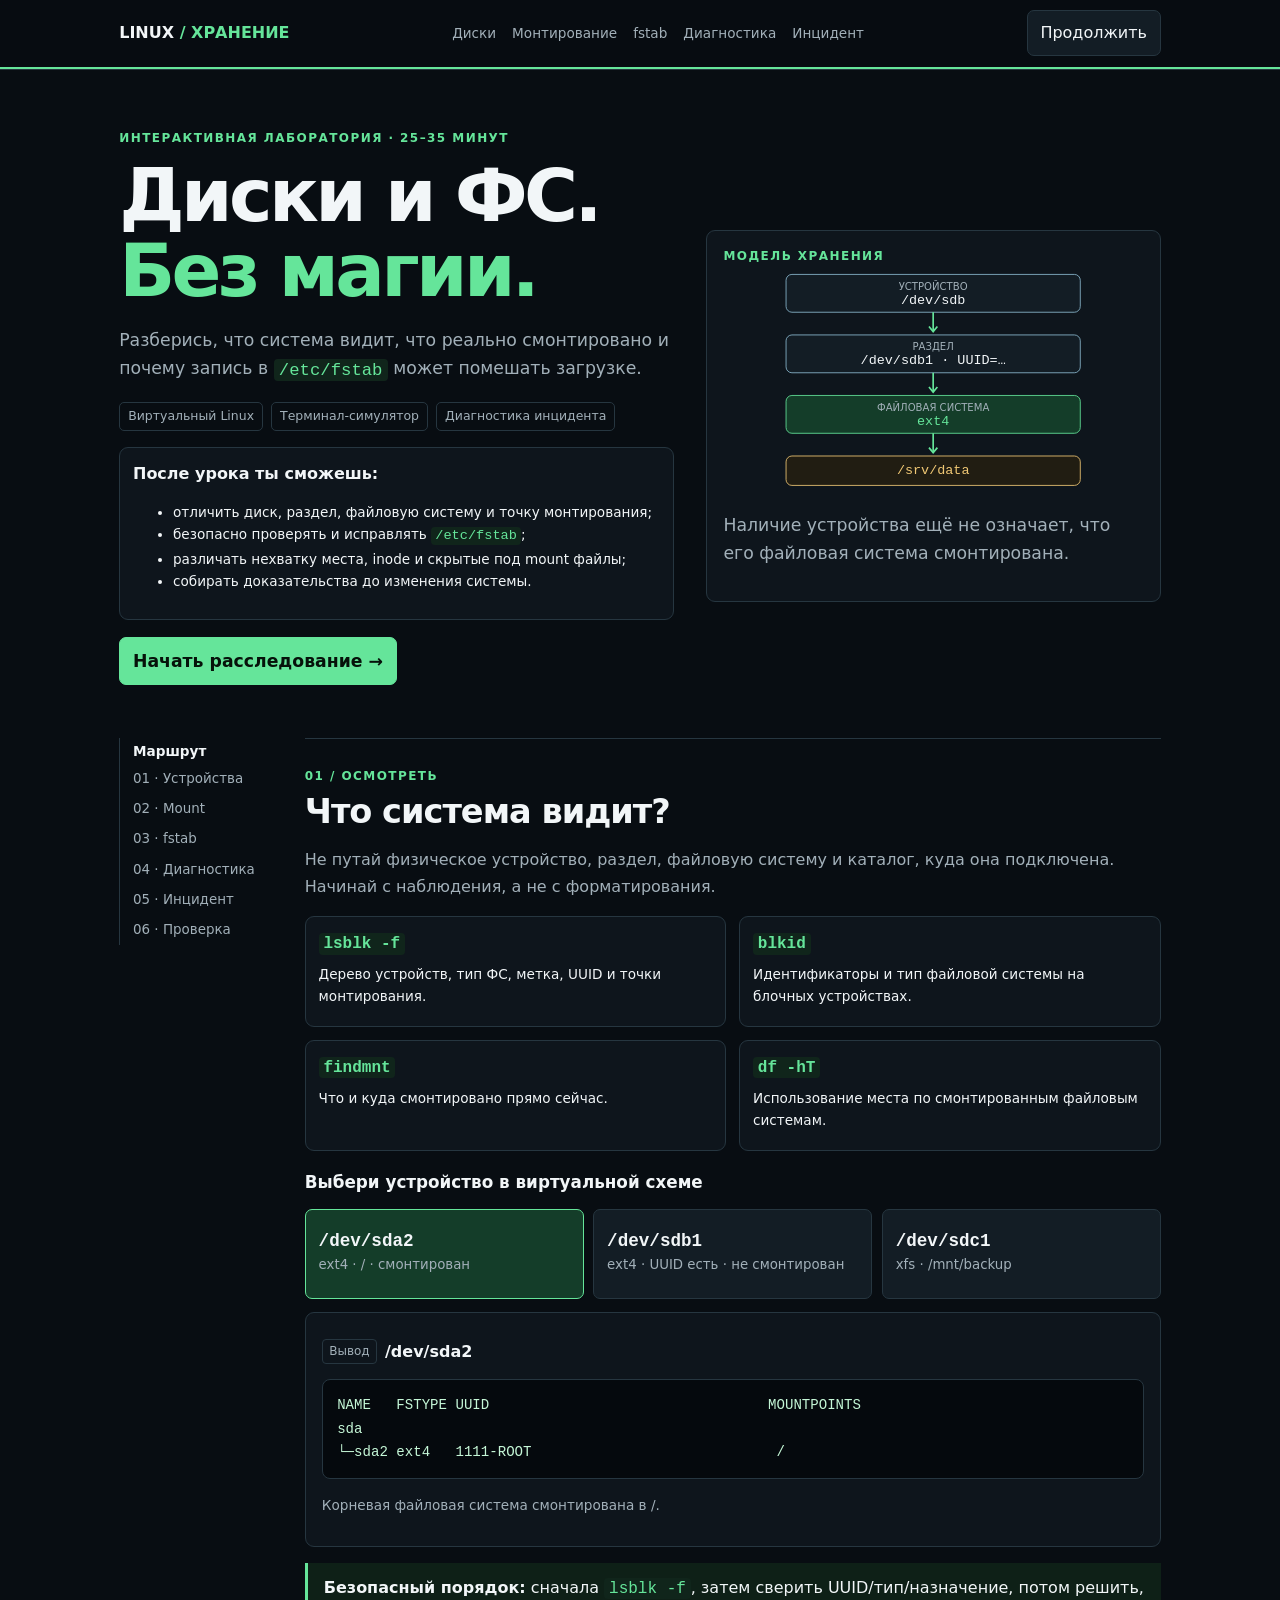
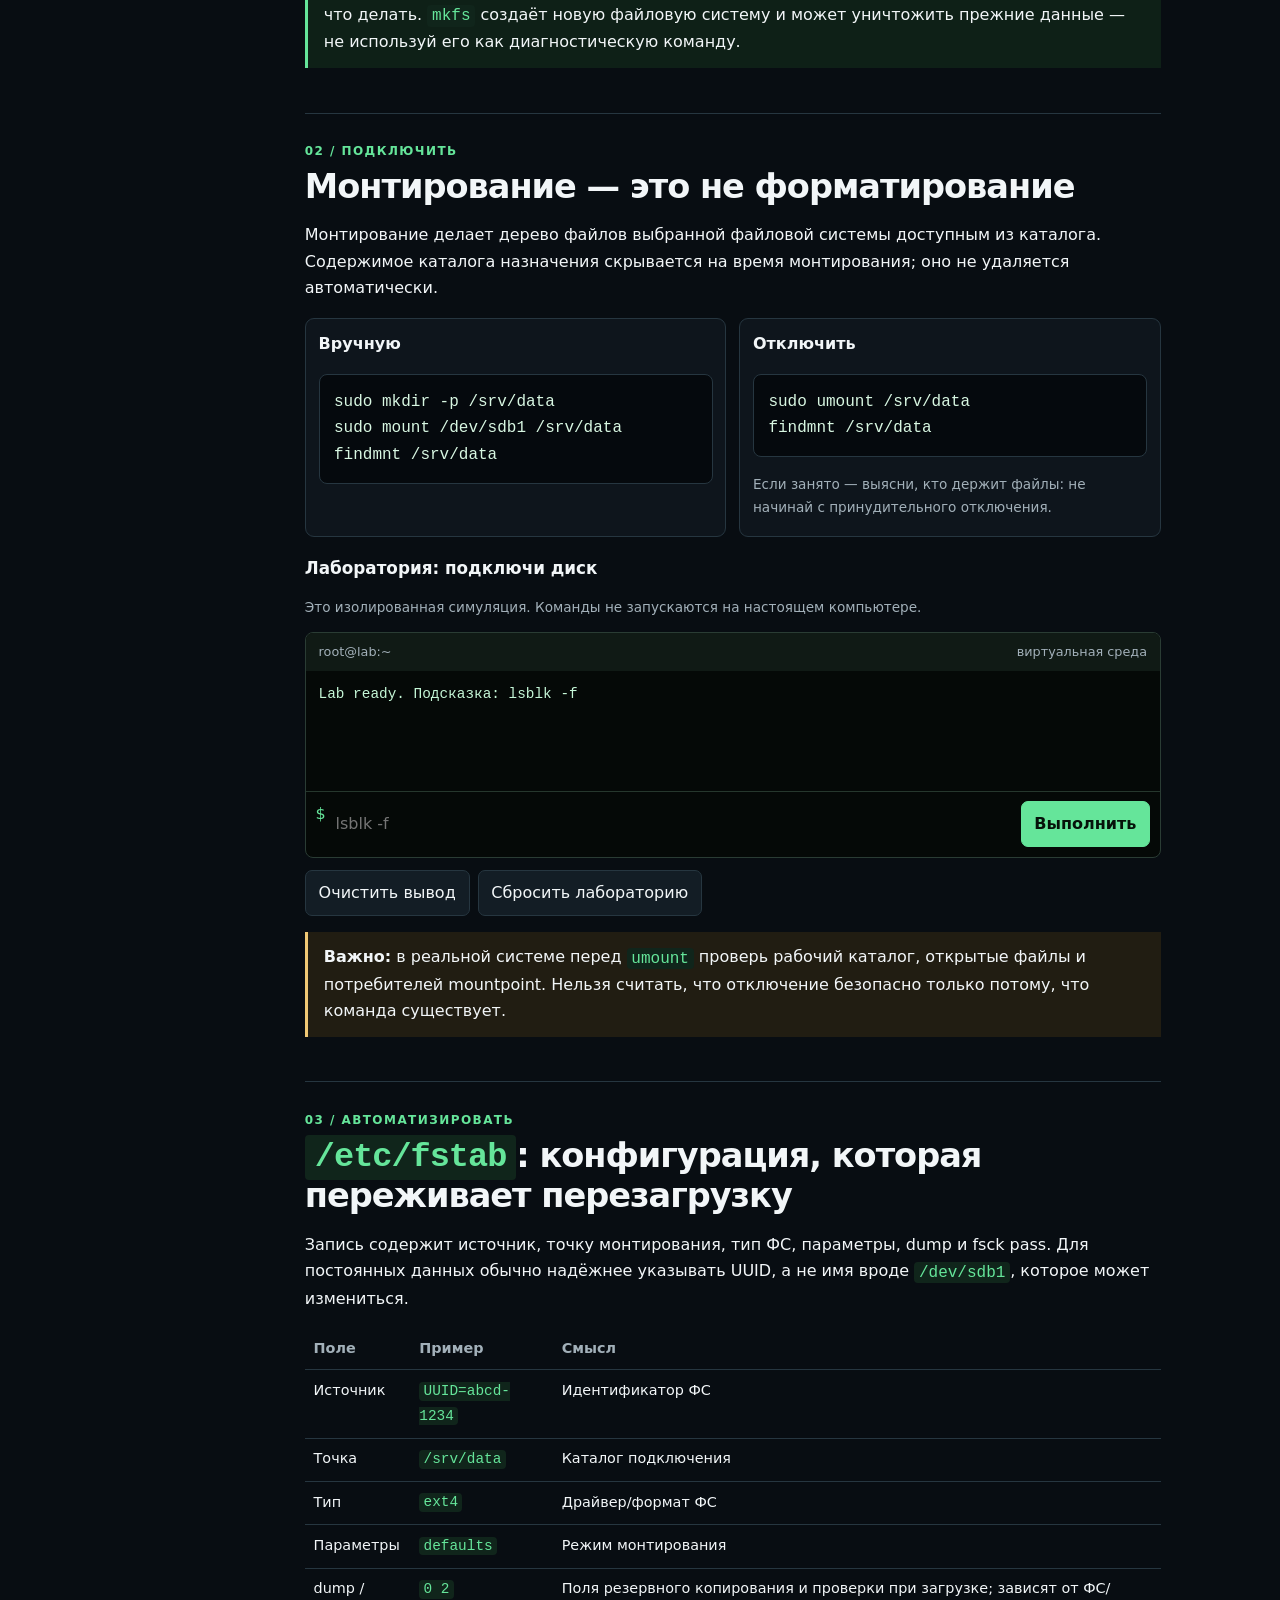
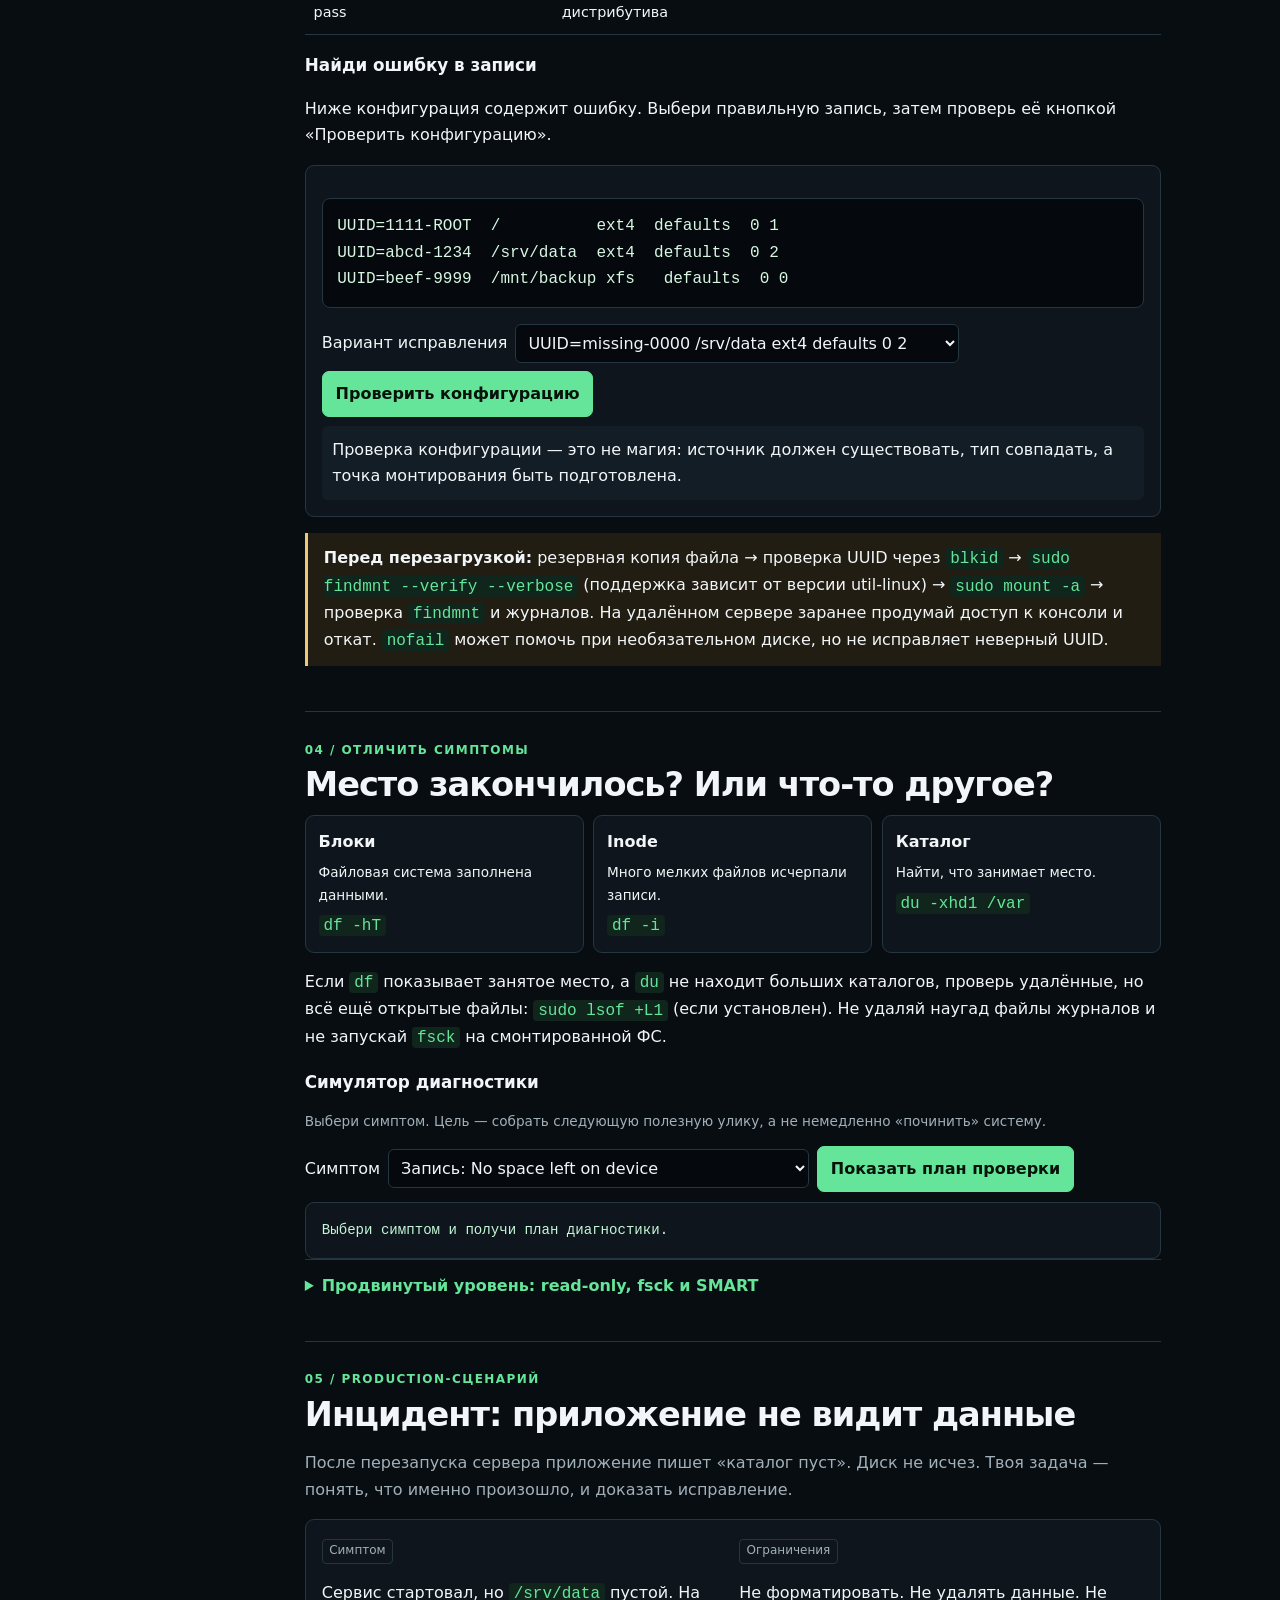
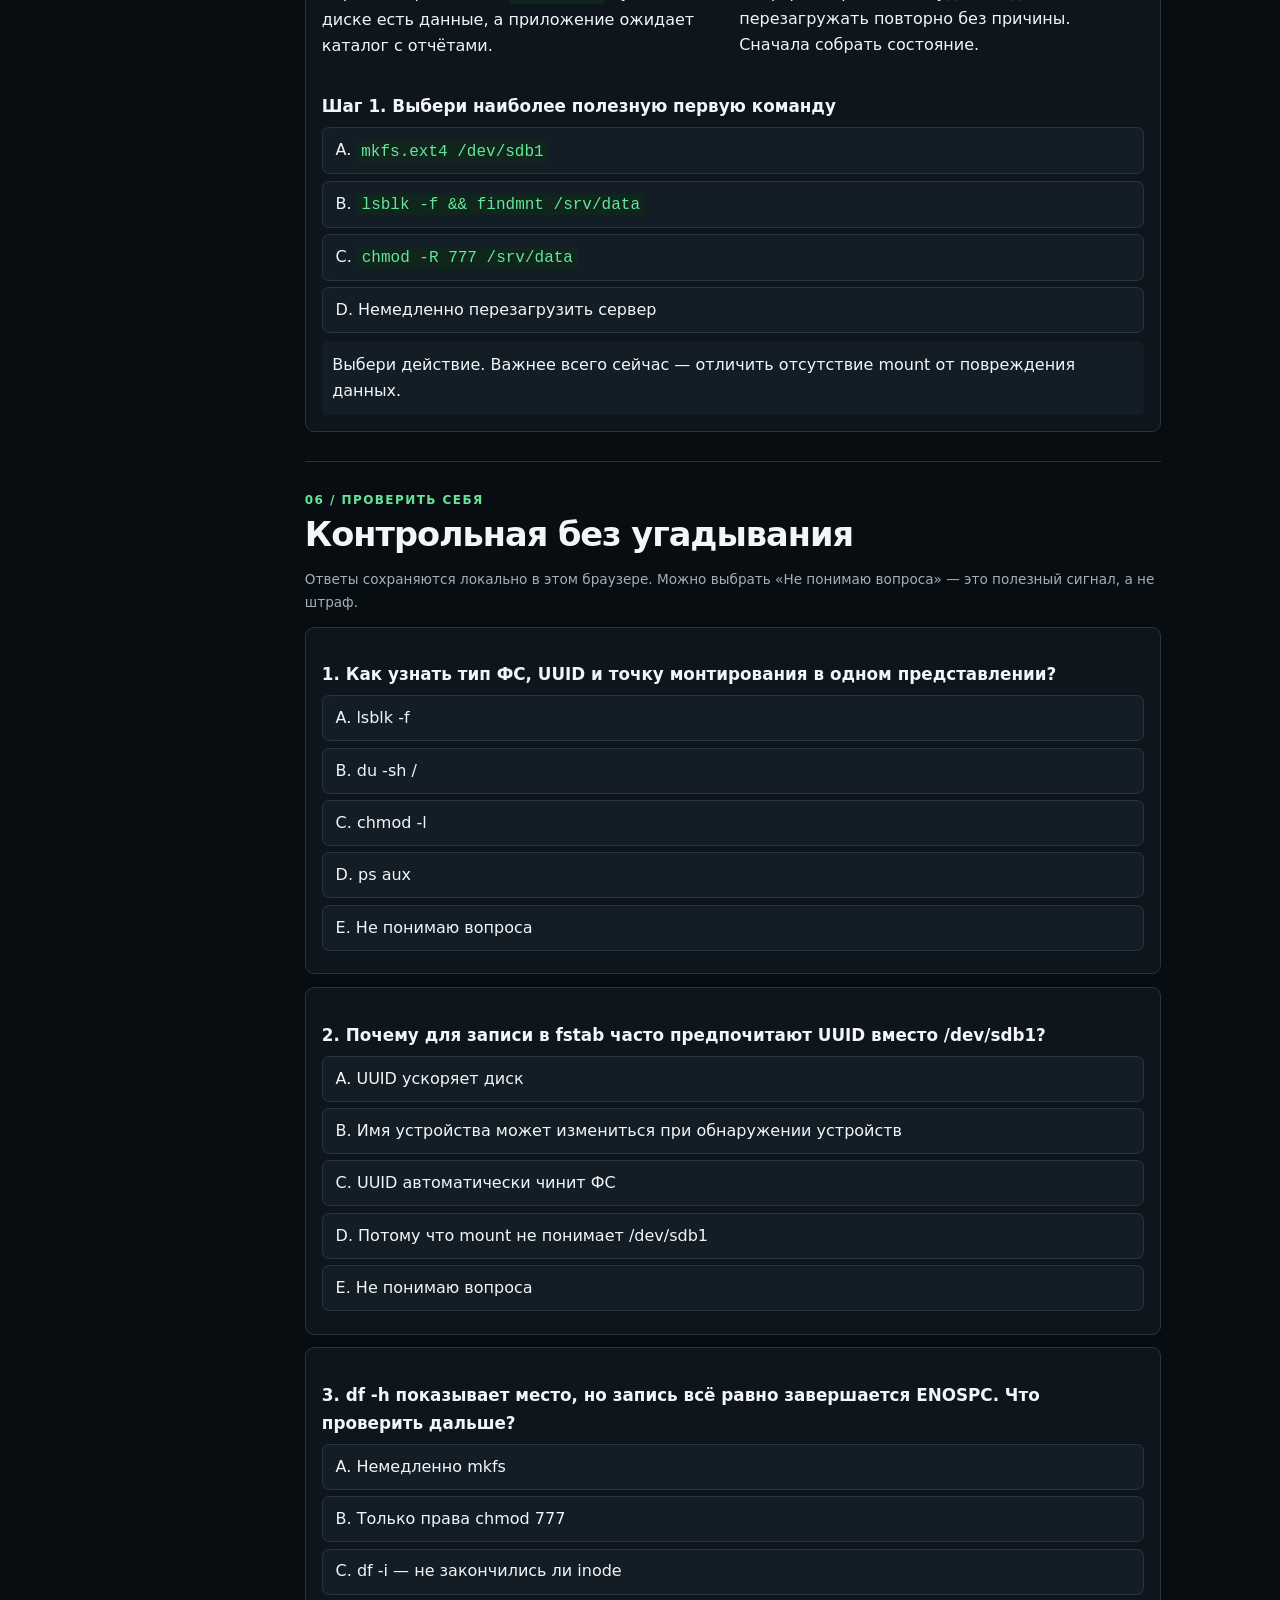
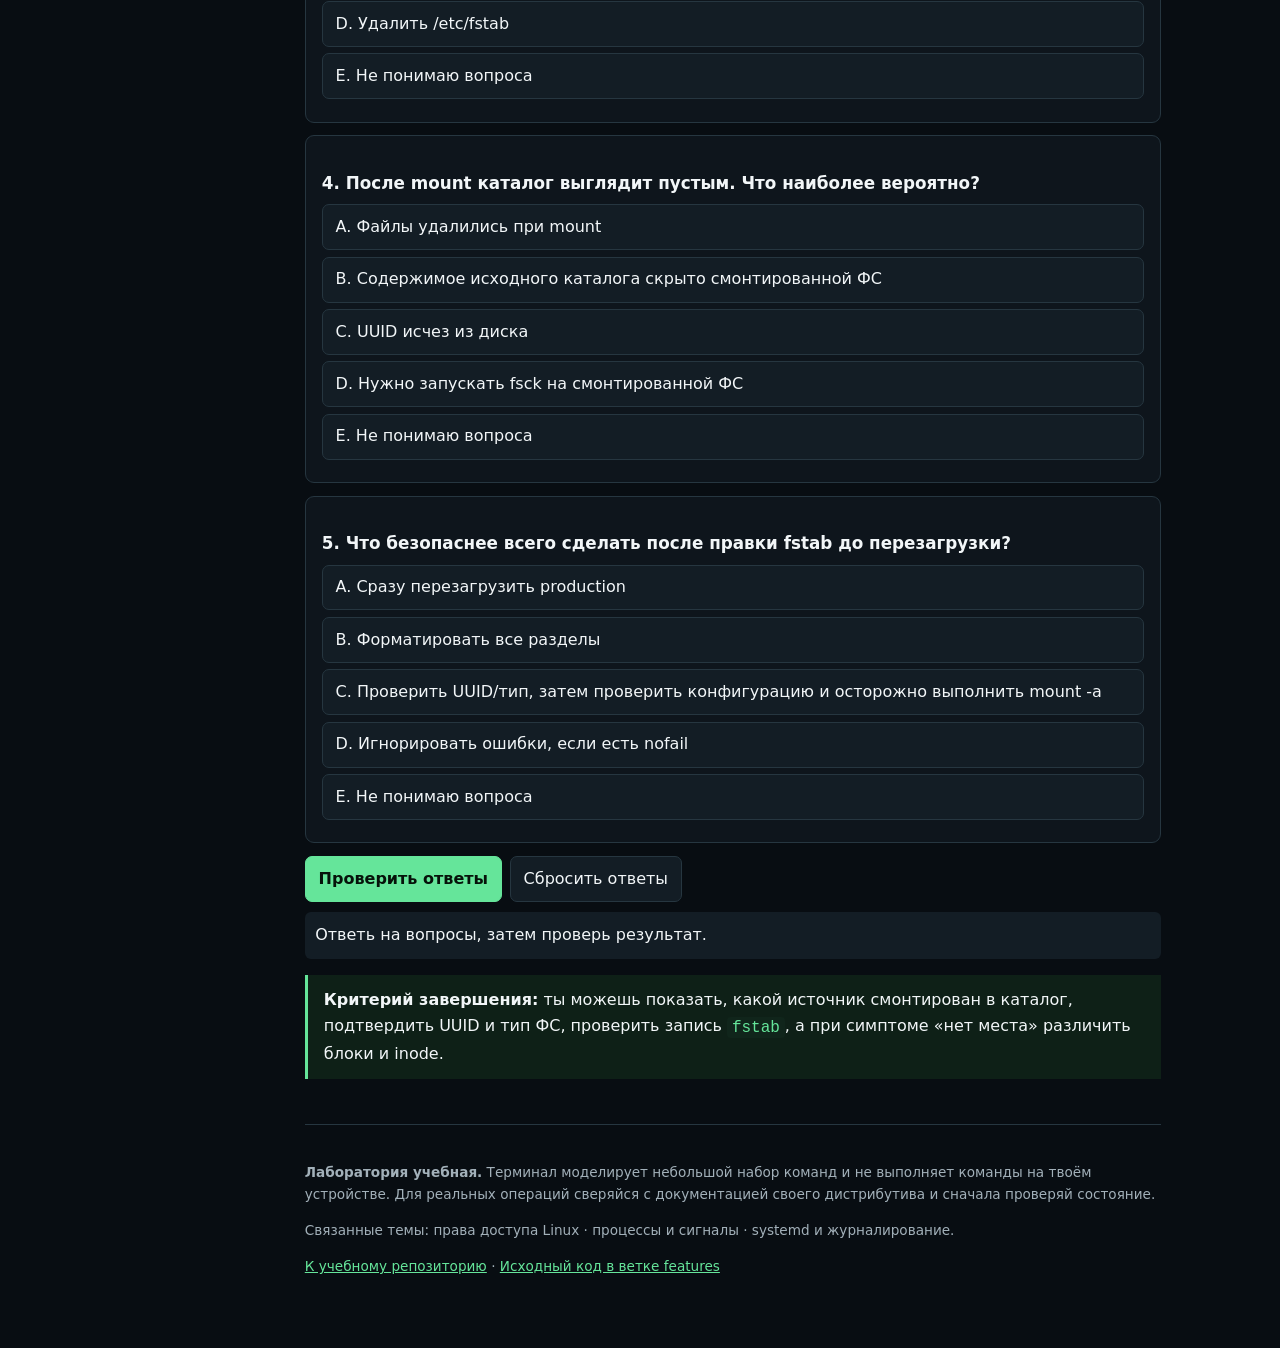
==== web-lessons/linux-filesystems/index.html @ eef32d78 "feat(linux): add interactive filesystems and mounting lab" ====
<!doctype html>
<html lang="ru">
<head>
<meta charset="utf-8"><meta name="viewport" content="width=device-width,initial-scale=1">
<meta name="theme-color" content="#080d12">
<meta name="description" content="Интерактивная лаборатория Linux: диски, файловые системы, mount, fstab и диагностика заполненного диска.">
<title>Файловые системы Linux — интерактивная лаборатория</title>
<style>
:root{color-scheme:dark;--bg:#080d12;--panel:#0e151c;--panel2:#131d25;--line:#263640;--text:#f2f6f8;--muted:#a2b0b9;--green:#65e59a;--greenbg:#143d29;--blue:#8bb8ce;--amber:#f0c875;--red:#ff8b8b;--max:1080px}*{box-sizing:border-box}html{scroll-behavior:smooth;scroll-padding-top:70px}body{margin:0;background:var(--bg);color:var(--text);font:16px/1.65 system-ui,-apple-system,"Segoe UI",sans-serif}a{color:var(--green)}button,input,select,textarea{font:inherit}button{cursor:pointer;background:var(--panel2);border:1px solid var(--line);border-radius:7px;padding:.55rem .8rem;color:var(--text)}button:hover{border-color:var(--green)}button:focus-visible,a:focus-visible,input:focus-visible,select:focus-visible{outline:2px solid var(--green);outline-offset:3px}code,pre,.mono{font-family:ui-monospace,SFMono-Regular,Consolas,monospace}code{color:var(--green);background:#10251b;padding:.1em .3em;border-radius:4px}pre{overflow:auto;padding:.9rem;background:#05090d;border:1px solid var(--line);border-radius:8px;color:#d8f7e2}.wrap{max-width:var(--max);margin:auto;padding:0 1.2rem 4rem}header{position:sticky;top:0;z-index:5;background:#080d12ed;border-bottom:1px solid var(--line);backdrop-filter:blur(12px)}.bar{max-width:var(--max);margin:auto;padding:.65rem 1.2rem;display:flex;justify-content:space-between;align-items:center;gap:1rem}.brand{font-weight:800}.brand span,.label{color:var(--green)}nav{display:flex;gap:1rem;font-size:.85rem}nav a{text-decoration:none;color:var(--muted)}.progress{height:2px;background:#1b292f}.progress span{display:block;height:100%;width:0;background:var(--green)}.hero{padding:3.7rem 0 2.2rem;display:grid;grid-template-columns:1.1fr .9fr;gap:2rem;align-items:center}.label{font-size:.75rem;text-transform:uppercase;letter-spacing:.12em;font-weight:800}.hero h1{font-size:clamp(2.5rem,6vw,4.6rem);line-height:1.02;letter-spacing:-.05em;margin:.6rem 0 1rem}.hero p,.muted,.lead{color:var(--muted)}.hero p{font-size:1.08rem}.chips{display:flex;gap:.5rem;flex-wrap:wrap;margin:1rem 0}.chips span{font-size:.78rem;color:var(--muted);border:1px solid var(--line);padding:.2rem .5rem;border-radius:5px}.primary{background:var(--green);border-color:var(--green);color:#06120a;font-weight:800}.panel,.tile,.visual,.art{background:var(--panel);border:1px solid var(--line);border-radius:9px;padding:1rem}.art svg,.visual svg{width:100%;height:auto;display:block}.layout{display:grid;grid-template-columns:160px minmax(0,1fr);gap:1.6rem}.toc{position:sticky;top:75px;align-self:start;border-left:1px solid var(--line);padding-left:.8rem}.toc a{display:block;text-decoration:none;color:var(--muted);font-size:.84rem;padding:.25rem 0}.toc strong{font-size:.85rem}.section{padding:1.8rem 0;border-top:1px solid var(--line)}.section h2{font-size:clamp(1.55rem,3vw,2.1rem);line-height:1.15;letter-spacing:-.03em;margin:.35rem 0 .65rem}.section h3{font-size:1.05rem;margin:1.1rem 0 .35rem}.grid2{display:grid;grid-template-columns:1fr 1fr;gap:.8rem}.grid3{display:grid;grid-template-columns:repeat(3,1fr);gap:.6rem}.tile{padding:.8rem}.tile p{margin:.35rem 0}.small{font-size:.85rem}.callout{padding:.75rem 1rem;border-left:3px solid var(--green);background:#0e2017;margin:1rem 0}.warn{border-color:var(--amber);background:#211d12}.danger{border-color:var(--red);background:#281619}.muted{color:var(--muted)}.disk{display:grid;grid-template-columns:repeat(3,1fr);gap:.6rem;margin:.8rem 0}.disk button{text-align:left;min-height:90px}.disk button.active{border-color:var(--green);background:var(--greenbg)}.disk strong{display:block;font:700 1.1rem ui-monospace,monospace}.disk small{color:var(--muted)}.output{font: .88rem/1.65 ui-monospace,monospace;white-space:pre-wrap;overflow-wrap:anywhere;color:#c5f7d7;min-height:2rem}.term{background:#050907;border:1px solid #2a3c34;border-radius:8px;overflow:hidden;margin:.8rem 0}.termbar{background:#101a15;padding:.5rem .8rem;color:var(--muted);font-size:.8rem;display:flex;justify-content:space-between}.termout{padding:.8rem;min-height:120px;white-space:pre-wrap;overflow-wrap:anywhere;color:#c5f7d7;font:.9rem/1.6 ui-monospace,monospace}.termform{display:flex;gap:.5rem;padding:.6rem;border-top:1px solid #26372d}.termform span{color:var(--green)}.termform input{width:auto;min-width:0;flex:1;border:0;background:transparent;color:var(--text)}.field{display:flex;gap:.5rem;align-items:center;flex-wrap:wrap;margin:.6rem 0}.field input,.field select{background:#05090d;color:var(--text);border:1px solid var(--line);border-radius:6px;padding:.5rem;min-width:0}.field input{flex:1}.choice{display:block;text-align:left;width:100%;margin:.4rem 0}.good{border-color:var(--green)!important;background:var(--greenbg)!important}.bad{border-color:var(--red)!important}.feedback{background:var(--panel2);padding:.65rem;margin-top:.5rem;border-radius:6px}.hidden{display:none!important}table{width:100%;border-collapse:collapse;font-size:.9rem}th,td{text-align:left;padding:.55rem;border-bottom:1px solid var(--line);vertical-align:top}th{color:var(--muted)}details{border-top:1px solid var(--line);padding:.8rem 0}summary{cursor:pointer;color:var(--green);font-weight:700}footer{border-top:1px solid var(--line);padding:1.4rem 0;color:var(--muted);font-size:.85rem}.badge{display:inline-block;padding:.1rem .4rem;border:1px solid var(--line);border-radius:4px;color:var(--muted);font-size:.75rem}@media(max-width:760px){.hero{grid-template-columns:1fr;padding:2.5rem 0 1.5rem}.layout{grid-template-columns:1fr}.toc{position:static;display:flex;gap:.8rem;overflow:auto;border:1px solid var(--line);padding:.5rem;border-radius:6px}.toc strong{display:none}.toc a{white-space:nowrap}nav{display:none}}@media(max-width:500px){.wrap{padding:0 .85rem 3rem}.grid2,.grid3,.disk{grid-template-columns:1fr}.hero h1{font-size:2.7rem}.section{padding:1.3rem 0}}@media(prefers-reduced-motion:reduce){*{scroll-behavior:auto!important;transition:none!important}}@media print{body{background:white;color:#111}.bar,.toc,button,.termform{display:none!important}.layout{display:block}.hero{display:block}.art{display:none}.section{break-inside:avoid}}
</style>
</head>
<body>
<header><div class="bar"><div class="brand">LINUX <span>/ ХРАНЕНИЕ</span></div><nav><a href="#map">Диски</a><a href="#mount">Монтирование</a><a href="#fstab">fstab</a><a href="#diagnostics">Диагностика</a><a href="#incident">Инцидент</a></nav><button id="resume">Продолжить</button></div><div class="progress"><span id="progressBar"></span></div></header>
<div class="wrap">
<section class="hero"><div><div class="label">Интерактивная лаборатория · 25–35 минут</div><h1>Диски и ФС.<br><span style="color:var(--green)">Без магии.</span></h1><p>Разберись, что система видит, что реально смонтировано и почему запись в <code>/etc/fstab</code> может помешать загрузке.</p><div class="chips"><span>Виртуальный Linux</span><span>Терминал-симулятор</span><span>Диагностика инцидента</span></div><div class="tile"><strong>После урока ты сможешь:</strong><ul class="small"><li>отличить диск, раздел, файловую систему и точку монтирования;</li><li>безопасно проверять и исправлять <code>/etc/fstab</code>;</li><li>различать нехватку места, inode и скрытые под mount файлы;</li><li>собирать доказательства до изменения системы.</li></ul></div><p><a href="#map"><button class="primary">Начать расследование →</button></a></p></div>
<div class="art"><div class="label">Модель хранения</div><svg viewBox="0 0 500 270" role="img" aria-label="Диск, раздел, файловая система, точка монтирования"><g font-size="12" text-anchor="middle"><rect x="75" y="10" width="350" height="45" rx="7" fill="#131d25" stroke="#8bb8ce"/><text x="250" y="28" fill="#a2b0b9">УСТРОЙСТВО</text><text x="250" y="45" fill="#f2f6f8" font-family="monospace" font-size="16">/dev/sdb</text><path d="M250 55v22" stroke="#65e59a" stroke-width="2"/><path d="M245 72l5 6 5-6" fill="none" stroke="#65e59a" stroke-width="2"/><rect x="75" y="82" width="350" height="45" rx="7" fill="#131d25" stroke="#8bb8ce"/><text x="250" y="100" fill="#a2b0b9">РАЗДЕЛ</text><text x="250" y="117" fill="#f2f6f8" font-family="monospace" font-size="16">/dev/sdb1 · UUID=…</text><path d="M250 127v22" stroke="#65e59a" stroke-width="2"/><path d="M245 144l5 6 5-6" fill="none" stroke="#65e59a" stroke-width="2"/><rect x="75" y="154" width="350" height="45" rx="7" fill="#143d29" stroke="#65e59a"/><text x="250" y="172" fill="#a2b0b9">ФАЙЛОВАЯ СИСТЕМА</text><text x="250" y="189" fill="#65e59a" font-family="monospace" font-size="16">ext4</text><path d="M250 199v22" stroke="#65e59a" stroke-width="2"/><path d="M245 216l5 6 5-6" fill="none" stroke="#65e59a" stroke-width="2"/><rect x="75" y="226" width="350" height="35" rx="7" fill="#211d12" stroke="#f0c875"/><text x="250" y="248" fill="#f0c875" font-family="monospace" font-size="16">/srv/data</text></g></svg><p class="small muted">Наличие устройства ещё не означает, что его файловая система смонтирована.</p></div></section>
<div class="layout"><aside class="toc"><strong>Маршрут</strong><a href="#map">01 · Устройства</a><a href="#mount">02 · Mount</a><a href="#fstab">03 · fstab</a><a href="#diagnostics">04 · Диагностика</a><a href="#incident">05 · Инцидент</a><a href="#quiz">06 · Проверка</a></aside><main>
<section class="section" id="map"><div class="label">01 / Осмотреть</div><h2>Что система видит?</h2><p class="lead">Не путай физическое устройство, раздел, файловую систему и каталог, куда она подключена. Начинай с наблюдения, а не с форматирования.</p>
<div class="grid2"><div class="tile"><strong><code>lsblk -f</code></strong><p class="small">Дерево устройств, тип ФС, метка, UUID и точки монтирования.</p></div><div class="tile"><strong><code>blkid</code></strong><p class="small">Идентификаторы и тип файловой системы на блочных устройствах.</p></div><div class="tile"><strong><code>findmnt</code></strong><p class="small">Что и куда смонтировано прямо сейчас.</p></div><div class="tile"><strong><code>df -hT</code></strong><p class="small">Использование места по смонтированным файловым системам.</p></div></div>
<h3>Выбери устройство в виртуальной схеме</h3><div class="disk" id="diskPicker"><button class="active" data-disk="root"><strong>/dev/sda2</strong><small>ext4 · / · смонтирован</small></button><button data-disk="data"><strong>/dev/sdb1</strong><small>ext4 · UUID есть · не смонтирован</small></button><button data-disk="backup"><strong>/dev/sdc1</strong><small>xfs · /mnt/backup</small></button></div><div class="panel"><div class="field"><span class="badge">Вывод</span><strong id="diskTitle">/dev/sda2</strong></div><pre class="output" id="diskInfo">NAME   FSTYPE UUID                                 MOUNTPOINTS
sda
└─sda2 ext4   1111-ROOT                             /
</pre><p class="small muted" id="diskExplain">Корневая файловая система смонтирована в /.</p></div>
<div class="callout"><strong>Безопасный порядок:</strong> сначала <code>lsblk -f</code>, затем сверить UUID/тип/назначение, потом решить, что делать. <code>mkfs</code> создаёт новую файловую систему и может уничтожить прежние данные — не используй его как диагностическую команду.</div>
</section>
<section class="section" id="mount"><div class="label">02 / Подключить</div><h2>Монтирование — это не форматирование</h2><p>Монтирование делает дерево файлов выбранной файловой системы доступным из каталога. Содержимое каталога назначения скрывается на время монтирования; оно не удаляется автоматически.</p>
<div class="grid2"><div class="tile"><strong>Вручную</strong><pre>sudo mkdir -p /srv/data
sudo mount /dev/sdb1 /srv/data
findmnt /srv/data</pre></div><div class="tile"><strong>Отключить</strong><pre>sudo umount /srv/data
findmnt /srv/data</pre><p class="small muted">Если занято — выясни, кто держит файлы: не начинай с принудительного отключения.</p></div></div>
<h3>Лаборатория: подключи диск</h3><p class="small muted">Это изолированная симуляция. Команды не запускаются на настоящем компьютере.</p>
<div class="term"><div class="termbar"><span>root@lab:~</span><span>виртуальная среда</span></div><div class="termout" id="mountOutput">Lab ready. Подсказка: lsblk -f</div><form class="termform" id="mountForm"><span>$</span><input id="mountInput" aria-label="Команда виртуального терминала" placeholder="lsblk -f" autocomplete="off"><button class="primary" type="submit">Выполнить</button></form></div><div class="field"><button id="clearTerminal">Очистить вывод</button><button id="resetLab">Сбросить лабораторию</button></div>
<div class="callout warn"><strong>Важно:</strong> в реальной системе перед <code>umount</code> проверь рабочий каталог, открытые файлы и потребителей mountpoint. Нельзя считать, что отключение безопасно только потому, что команда существует.</div>
</section>
<section class="section" id="fstab"><div class="label">03 / Автоматизировать</div><h2><code>/etc/fstab</code>: конфигурация, которая переживает перезагрузку</h2><p>Запись содержит источник, точку монтирования, тип ФС, параметры, dump и fsck pass. Для постоянных данных обычно надёжнее указывать UUID, а не имя вроде <code>/dev/sdb1</code>, которое может измениться.</p>
<table><thead><tr><th>Поле</th><th>Пример</th><th>Смысл</th></tr></thead><tbody><tr><td>Источник</td><td><code>UUID=abcd-1234</code></td><td>Идентификатор ФС</td></tr><tr><td>Точка</td><td><code>/srv/data</code></td><td>Каталог подключения</td></tr><tr><td>Тип</td><td><code>ext4</code></td><td>Драйвер/формат ФС</td></tr><tr><td>Параметры</td><td><code>defaults</code></td><td>Режим монтирования</td></tr><tr><td>dump / pass</td><td><code>0 2</code></td><td>Поля резервного копирования и проверки при загрузке; зависят от ФС/дистрибутива</td></tr></tbody></table>
<h3>Найди ошибку в записи</h3><p>Ниже конфигурация содержит ошибку. Выбери правильную запись, затем проверь её кнопкой «Проверить конфигурацию».</p>
<div class="panel"><pre id="fstabCurrent">UUID=1111-ROOT  /          ext4  defaults  0 1
UUID=abcd-1234  /srv/data  ext4  defaults  0 2
UUID=beef-9999  /mnt/backup xfs   defaults  0 0</pre><div class="field"><label for="fstabChoice">Вариант исправления</label><select id="fstabChoice"><option value="wrong">UUID=missing-0000 /srv/data ext4 defaults 0 2</option><option value="good">UUID=abcd-1234 /srv/data ext4 defaults,nofail 0 2</option><option value="badtype">UUID=abcd-1234 /srv/data xfs defaults 0 2</option></select><button id="checkFstab" class="primary">Проверить конфигурацию</button></div><div id="fstabFeedback" class="feedback" aria-live="polite">Проверка конфигурации — это не магия: источник должен существовать, тип совпадать, а точка монтирования быть подготовлена.</div></div>
<div class="callout warn"><strong>Перед перезагрузкой:</strong> резервная копия файла → проверка UUID через <code>blkid</code> → <code>sudo findmnt --verify --verbose</code> (поддержка зависит от версии util-linux) → <code>sudo mount -a</code> → проверка <code>findmnt</code> и журналов. На удалённом сервере заранее продумай доступ к консоли и откат. <code>nofail</code> может помочь при необязательном диске, но не исправляет неверный UUID.</div>
</section>
<section class="section" id="diagnostics"><div class="label">04 / Отличить симптомы</div><h2>Место закончилось? Или что-то другое?</h2><div class="grid3"><div class="tile"><strong>Блоки</strong><p class="small">Файловая система заполнена данными.</p><code>df -hT</code></div><div class="tile"><strong>Inode</strong><p class="small">Много мелких файлов исчерпали записи.</p><code>df -i</code></div><div class="tile"><strong>Каталог</strong><p class="small">Найти, что занимает место.</p><code>du -xhd1 /var</code></div></div>
<p>Если <code>df</code> показывает занятое место, а <code>du</code> не находит больших каталогов, проверь удалённые, но всё ещё открытые файлы: <code>sudo lsof +L1</code> (если установлен). Не удаляй наугад файлы журналов и не запускай <code>fsck</code> на смонтированной ФС.</p>
<h3>Симулятор диагностики</h3><p class="small muted">Выбери симптом. Цель — собрать следующую полезную улику, а не немедленно «починить» систему.</p><div class="field"><label for="symptom">Симптом</label><select id="symptom"><option value="space">Запись: No space left on device</option><option value="hidden">Каталог будто потерял файлы после mount</option><option value="boot">После изменения fstab загрузка ждёт диск</option><option value="read">Диск виден в lsblk, но каталога нет в findmnt</option></select><button id="diagnose" class="primary">Показать план проверки</button></div><div id="diagnosis" class="panel output" aria-live="polite">Выбери симптом и получи план диагностики.</div>
<details><summary>Продвинутый уровень: read-only, fsck и SMART</summary><ul><li><code>findmnt -no SOURCE,FSTYPE,OPTIONS /srv/data</code> помогает увидеть источник, тип и параметры.</li><li><code>dmesg -T</code> или <code>journalctl -k</code> — сообщения ядра о I/O и файловой системе.</li><li><code>fsck</code> применяют к подходящей размонтированной файловой системе; сначала оценить резервные копии и причину сбоя.</li><li>SMART доступен не для всех устройств/контроллеров; используйте <code>smartctl</code>, если установлен, и не путайте предупреждения с гарантированным диагнозом.</li><li>Для критичных данных — снимок/резервная копия до разрушительных операций.</li></ul></details>
</section>
<section class="section" id="incident"><div class="label">05 / Production-сценарий</div><h2>Инцидент: приложение не видит данные</h2><p class="lead">После перезапуска сервера приложение пишет «каталог пуст». Диск не исчез. Твоя задача — понять, что именно произошло, и доказать исправление.</p>
<div class="panel"><div class="grid2"><div><span class="badge">Симптом</span><p>Сервис стартовал, но <code>/srv/data</code> пустой. На диске есть данные, а приложение ожидает каталог с отчётами.</p></div><div><span class="badge">Ограничения</span><p>Не форматировать. Не удалять данные. Не перезагружать повторно без причины. Сначала собрать состояние.</p></div></div><h3>Шаг 1. Выбери наиболее полезную первую команду</h3><div id="incidentChoices"><button class="choice" data-answer="a">A. <code>mkfs.ext4 /dev/sdb1</code></button><button class="choice" data-answer="b">B. <code>lsblk -f && findmnt /srv/data</code></button><button class="choice" data-answer="c">C. <code>chmod -R 777 /srv/data</code></button><button class="choice" data-answer="d">D. Немедленно перезагрузить сервер</button></div><div id="incidentFeedback" class="feedback" aria-live="polite">Выбери действие. Важнее всего сейчас — отличить отсутствие mount от повреждения данных.</div><div id="incidentNext" class="hidden"><h3>Шаг 2. Улика</h3><pre>lsblk -f:
sdb1 ext4 UUID=abcd-1234
findmnt /srv/data:
(пусто)
cat /etc/fstab:
UUID=abcd-1234 /srv/data ext4 defaults 0 2</pre><p>Точка назначения существует, но источник не смонтирован. Безопасная следующая последовательность — проверить запись, выполнить тестовое монтирование и подтвердить результат.</p><div class="field"><button id="incidentFix">Выполнить безопасную проверку</button></div><div id="incidentFixFeedback" class="feedback" aria-live="polite">Ожидает действий.</div></div></div>
</section>
<section class="section" id="quiz"><div class="label">06 / Проверить себя</div><h2>Контрольная без угадывания</h2><p class="muted small">Ответы сохраняются локально в этом браузере. Можно выбрать «Не понимаю вопроса» — это полезный сигнал, а не штраф.</p>
<div id="quizRoot"></div><div class="field"><button id="gradeQuiz" class="primary">Проверить ответы</button><button id="resetQuiz">Сбросить ответы</button></div><div id="quizResult" class="feedback" aria-live="polite">Ответь на вопросы, затем проверь результат.</div>
<div class="callout"><strong>Критерий завершения:</strong> ты можешь показать, какой источник смонтирован в каталог, подтвердить UUID и тип ФС, проверить запись <code>fstab</code>, а при симптоме «нет места» различить блоки и inode.</div>
</section>
<footer><p><strong>Лаборатория учебная.</strong> Терминал моделирует небольшой набор команд и не выполняет команды на твоём устройстве. Для реальных операций сверяйся с документацией своего дистрибутива и сначала проверяй состояние.</p><p>Связанные темы: права доступа Linux · процессы и сигналы · systemd и журналирование.</p><p><a href="../../">К учебному репозиторию</a> · <a href="https://github.com/besit-gh/handover-devops-besit/tree/features">Исходный код в ветке features</a></p></footer>
</main></div></div>
<script>
"use strict";
const $=s=>document.querySelector(s);
const diskData={
 root:{title:"/dev/sda2",info:"NAME   FSTYPE UUID       MOUNTPOINTS\nsda\n└─sda2 ext4   1111-ROOT  /",explain:"Корневая файловая система смонтирована в /. Это не обязательно весь диск."},
 data:{title:"/dev/sdb1",info:"NAME   FSTYPE UUID       MOUNTPOINTS\nsdb\n└─sdb1 ext4   abcd-1234  ",explain:"Раздел существует и имеет ext4, но сейчас не смонтирован. Создавать ФС заново не нужно."},
 backup:{title:"/dev/sdc1",info:"NAME   FSTYPE UUID       MOUNTPOINTS\nsdc\n└─sdc1 xfs    beef-9999  /mnt/backup",explain:"Раздел xfs уже подключён к /mnt/backup."}
};
$("#diskPicker").addEventListener("click",e=>{const b=e.target.closest("button[data-disk]");if(!b)return;document.querySelectorAll("#diskPicker button").forEach(x=>x.classList.toggle("active",x===b));const d=diskData[b.dataset.disk];$("#diskTitle").textContent=d.title;$("#diskInfo").textContent=d.info;$("#diskExplain").textContent=d.explain});
let lab={mounted:false,history:[]};
function terminal(s){$("#mountOutput").textContent+= "\n$ "+s+"\n"+runCmd(s);$("#mountOutput").scrollTop=$("#mountOutput").scrollHeight}
function runCmd(raw){const s=raw.trim().replace(/\s+/g," ");if(!s)return"";if(s==="help")return"Доступно: lsblk -f, blkid, findmnt, findmnt /srv/data, df -hT, df -i, mount /dev/sdb1 /srv/data, umount /srv/data, cat /etc/fstab, mount -a, clear";if(s==="clear"){$("#mountOutput").textContent="";return"Вывод очищен."}if(s==="lsblk -f")return"NAME FSTYPE UUID       MOUNTPOINTS\nsda\n└─sda2 ext4   1111-ROOT  /\nsdb\n└─sdb1 ext4   abcd-1234  "+(lab.mounted?"/srv/data":"");if(s==="blkid")return'/dev/sda2: TYPE="ext4" UUID="1111-ROOT"\n/dev/sdb1: TYPE="ext4" UUID="abcd-1234"';if(s==="findmnt"||s==="findmnt /srv/data")return lab.mounted?"/srv/data /dev/sdb1 ext4 rw,relatime":(s==="findmnt"?"TARGET SOURCE FSTYPE OPTIONS\n/ /dev/sda2 ext4 rw,relatime":"");if(s==="df -hT")return"Filesystem Type Size Used Avail Use% Mounted on\n/dev/sda2 ext4 40G 18G 20G 48% /\n"+(lab.mounted?"/dev/sdb1 ext4 100G 12G 83G 13% /srv/data":"");if(s==="df -i")return"Filesystem Inodes IUsed IFree IUse% Mounted on\n/dev/sda2 2621440 110000 2511440 5% /";if(s==="cat /etc/fstab")return"UUID=1111-ROOT / ext4 defaults 0 1\nUUID=abcd-1234 /srv/data ext4 defaults,nofail 0 2";if(s==="mount /dev/sdb1 /srv/data"){if(lab.mounted)return"mount: /srv/data: уже смонтировано";lab.mounted=true;return"(нет вывода) — команда завершилась успешно. Проверь: findmnt /srv/data"}if(s==="umount /srv/data"){if(!lab.mounted)return"umount: /srv/data: not mounted";lab.mounted=false;return"(нет вывода) — отключено. Убедись, что приложение не использует этот mount."}if(s==="mount -a")return"Симуляция: записи fstab синтаксически выглядят правдоподобно. Для реальной системы дополнительно проверь UUID, тип ФС, точку и вывод findmnt --verify.";return"Команда не реализована в учебной среде. Введи help. Ничего на настоящей системе не выполняется."}
$("#mountForm").addEventListener("submit",e=>{e.preventDefault();const v=$("#mountInput").value;terminal(v);$("#mountInput").value=""});
$("#clearTerminal").addEventListener("click",()=>$("#mountOutput").textContent="Lab ready. Введи help, чтобы увидеть команды.");
$("#resetLab").addEventListener("click",()=>{lab={mounted:false,history:[]};$("#mountOutput").textContent="Lab reset. Подсказка: lsblk -f"});
$("#checkFstab").addEventListener("click",()=>{const v=$("#fstabChoice").value;const box=$("#fstabFeedback");if(v==="good"){box.className="feedback good";box.textContent="Верно: UUID совпадает с найденным устройством, тип ext4 соответствует, nofail — осознанный выбор для необязательного диска. Но даже правильную запись нужно проверить командой mount -a и findmnt; nofail не гарантирует, что всё исправно."}else{box.className="feedback bad";box.textContent=v==="wrong"?"Источник UUID=missing-0000 не найден. Сверь значение с blkid; nofail не исправляет опечатку.":"Указан тип xfs, хотя устройство определено как ext4. Тип должен соответствовать реальной файловой системе."}});
const plans={space:"1. df -hT — проверить заполнение блоков и найти конкретную ФС.\n2. df -i — проверить исчерпание inode.\n3. du -xhd1 /var (или другой каталог) — найти крупные каталоги, не переходя на другие ФС.\n4. Если df и du расходятся: sudo lsof +L1 — проверить удалённые, но открытые файлы.\n5. Не удалять файлы вслепую; определить владельца данных и безопасный способ освобождения места.",hidden:"1. findmnt /srv/data — проверить, что смонтировано в точку.\n2. ls -la /srv/data — увидеть текущее содержимое.\n3. Если mount активен, файлы исходного каталога скрыты под ним, а не удалены.\n4. Проверить устройство и источник через findmnt -no SOURCE,FSTYPE,OPTIONS /srv/data.\n5. Не размонтировать рабочий сервис без оценки влияния.",boot:"1. Не повторять перезагрузку без диагностики.\n2. Через консоль/аварийный режим проверить /etc/fstab и journalctl -xb.\n3. Сверить UUID через blkid и записи fstab.\n4. Проверить синтаксис: findmnt --verify --verbose; затем осторожно mount -a.\n5. Для необязательного диска оценить nofail; исправление задокументировать и проверить доступность сервиса.",read:"1. lsblk -f — есть ли раздел и известен ли тип ФС.\n2. blkid — сверить UUID.\n3. findmnt — подтверждает только фактически смонтированные ФС.\n4. Проверить каталог назначения и конфигурацию fstab.\n5. После проверки выполнить mount с правильным устройством/UUID и проверить findmnt."};
$("#diagnose").addEventListener("click",()=>{$("#diagnosis").textContent=plans[$("#symptom").value]});
$("#incidentChoices").addEventListener("click",e=>{const b=e.target.closest("button[data-answer]");if(!b)return;document.querySelectorAll("#incidentChoices button").forEach(x=>x.classList.remove("good","bad"));const ok=b.dataset.answer==="b";b.classList.add(ok?"good":"bad");$("#incidentFeedback").textContent=ok?"Верно. Сначала сопоставляем устройство и текущее состояние mount. Пока мы не знаем причину, любые разрушительные команды недопустимы.":"Это действие не проверяет гипотезу или может уничтожить данные/усложнить инцидент. Начни с read-only диагностики: lsblk -f и findmnt /srv/data.";if(ok)$("#incidentNext").classList.remove("hidden")});
$("#incidentFix").addEventListener("click",()=>{$("#incidentFixFeedback").className="feedback good";$("#incidentFixFeedback").textContent="Проверка: UUID abcd-1234 найден, тип ext4 совпадает. После mount /srv/data команда findmnt /srv/data должна показать /dev/sdb1. Затем проверь ожидаемые файлы и доступ приложения; зафиксируй изменение и причину отсутствия mount."});
const qs=[
{q:"Как узнать тип ФС, UUID и точку монтирования в одном представлении?",a:["lsblk -f","du -sh /","chmod -l","ps aux"],ok:0,why:"lsblk -f показывает дерево устройств, FSTYPE, UUID и MOUNTPOINTS."},
{q:"Почему для записи в fstab часто предпочитают UUID вместо /dev/sdb1?",a:["UUID ускоряет диск","Имя устройства может измениться при обнаружении устройств","UUID автоматически чинит ФС","Потому что mount не понимает /dev/sdb1"],ok:1,why:"Имена /dev/sdX могут меняться. UUID стабильнее идентифицирует файловую систему, но его всё равно надо сверить."},
{q:"df -h показывает место, но запись всё равно завершается ENOSPC. Что проверить дальше?",a:["Немедленно mkfs","Только права chmod 777","df -i — не закончились ли inode","Удалить /etc/fstab"],ok:2,why:"Место в блоках и inode — разные ресурсы. Множество мелких файлов может исчерпать inode."},
{q:"После mount каталог выглядит пустым. Что наиболее вероятно?",a:["Файлы удалились при mount","Содержимое исходного каталога скрыто смонтированной ФС","UUID исчез из диска","Нужно запускать fsck на смонтированной ФС"],ok:1,why:"Смонтированная ФС закрывает обзор на прежнее содержимое каталога; обычно оно не удалено."},
{q:"Что безопаснее всего сделать после правки fstab до перезагрузки?",a:["Сразу перезагрузить production","Форматировать все разделы","Проверить UUID/тип, затем проверить конфигурацию и осторожно выполнить mount -a","Игнорировать ошибки, если есть nofail"],ok:2,why:"Сверка источника и типа, проверка конфигурации и тестовое монтирование позволяют найти ошибку до перезагрузки."}
];
const savedKey="linux-filesystems-quiz-v1";let answers={};try{answers=JSON.parse(localStorage.getItem(savedKey)||"{}")}catch{}
function renderQuiz(){const root=$("#quizRoot");root.innerHTML="";qs.forEach((q,i)=>{const box=document.createElement("div");box.className="panel";box.style.margin=".8rem 0";const title=document.createElement("h3");title.textContent=(i+1)+". "+q.q;box.append(title);q.a.concat(["Не понимаю вопроса"]).forEach((a,j)=>{const b=document.createElement("button");b.className="choice";b.textContent=String.fromCharCode(65+j)+". "+a;if(answers[i]===j)b.classList.add("good");b.addEventListener("click",()=>{answers[i]=j;try{localStorage.setItem(savedKey,JSON.stringify(answers))}catch{}renderQuiz()});box.append(b)});root.append(box)})}
renderQuiz();
$("#gradeQuiz").addEventListener("click",()=>{let score=0,unknown=0,unanswered=0;qs.forEach((q,i)=>{if(answers[i]===undefined)unanswered++;else if(answers[i]===q.ok)score++;else if(answers[i]===q.a.length)unknown++});$("#quizResult").textContent="Результат: "+score+" из "+qs.length+". Не уверен: "+unknown+". Без ответа: "+unanswered+". "+(score===qs.length?"Отлично: переходи к реальной лаборатории только в безопасной среде.":score>=4?"Хорошая база. Разбери объяснения и повтори ошибочные темы.":"Вернись к разделам выше и проверь, что именно показывают команды. В продакшене гипотезу подтверждают данными.")});
$("#resetQuiz").addEventListener("click",()=>{answers={};try{localStorage.removeItem(savedKey)}catch{}renderQuiz();$("#quizResult").textContent="Ответы сброшены."});
$("#resume").addEventListener("click",()=>{const id=localStorage.getItem("linux-fs-last-section");document.getElementById(id||"map").scrollIntoView({behavior:"smooth"})});
const sections=[...document.querySelectorAll("main .section")];const observer=new IntersectionObserver(entries=>{entries.forEach(e=>{if(e.isIntersecting){localStorage.setItem("linux-fs-last-section",e.target.id);const n=sections.indexOf(e.target)+1;$("#progressBar").style.width=(n/sections.length*100)+"%"}})},{threshold:.2});sections.forEach(s=>observer.observe(s));
</script></body></html>
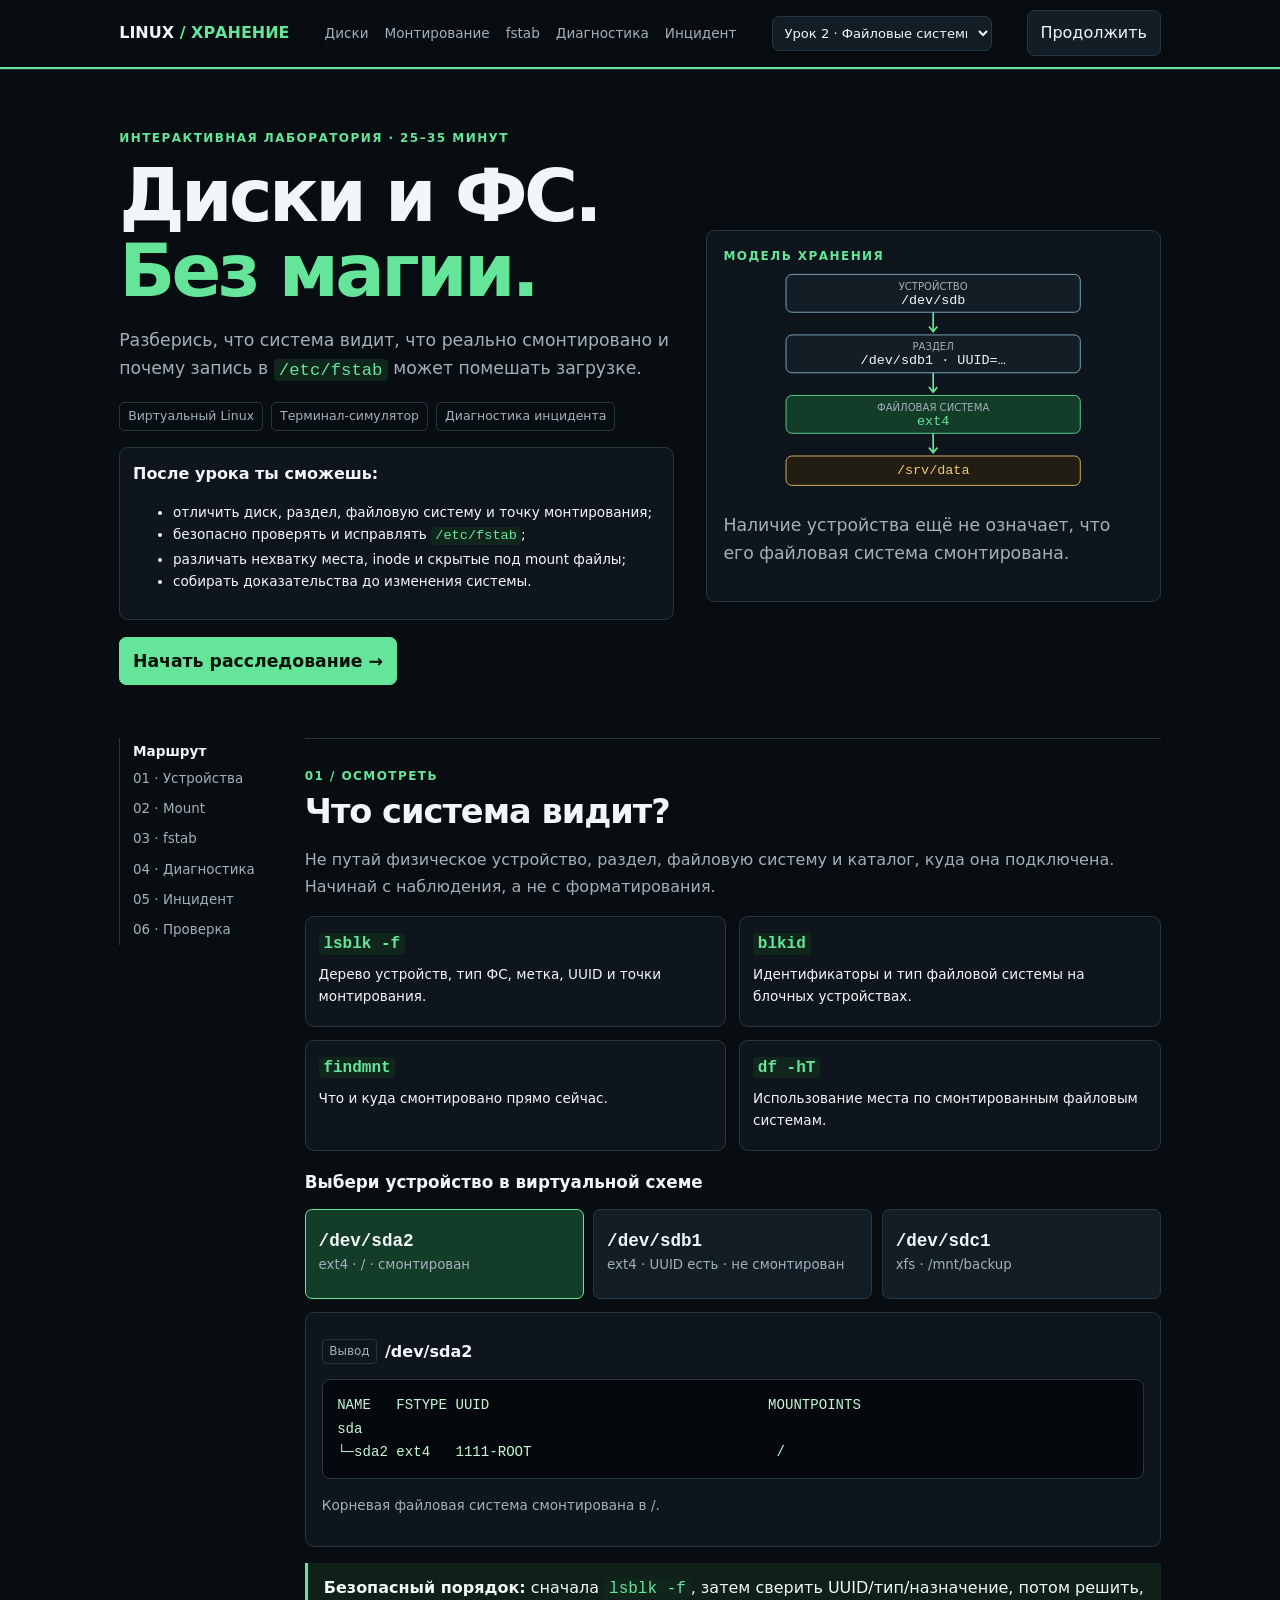
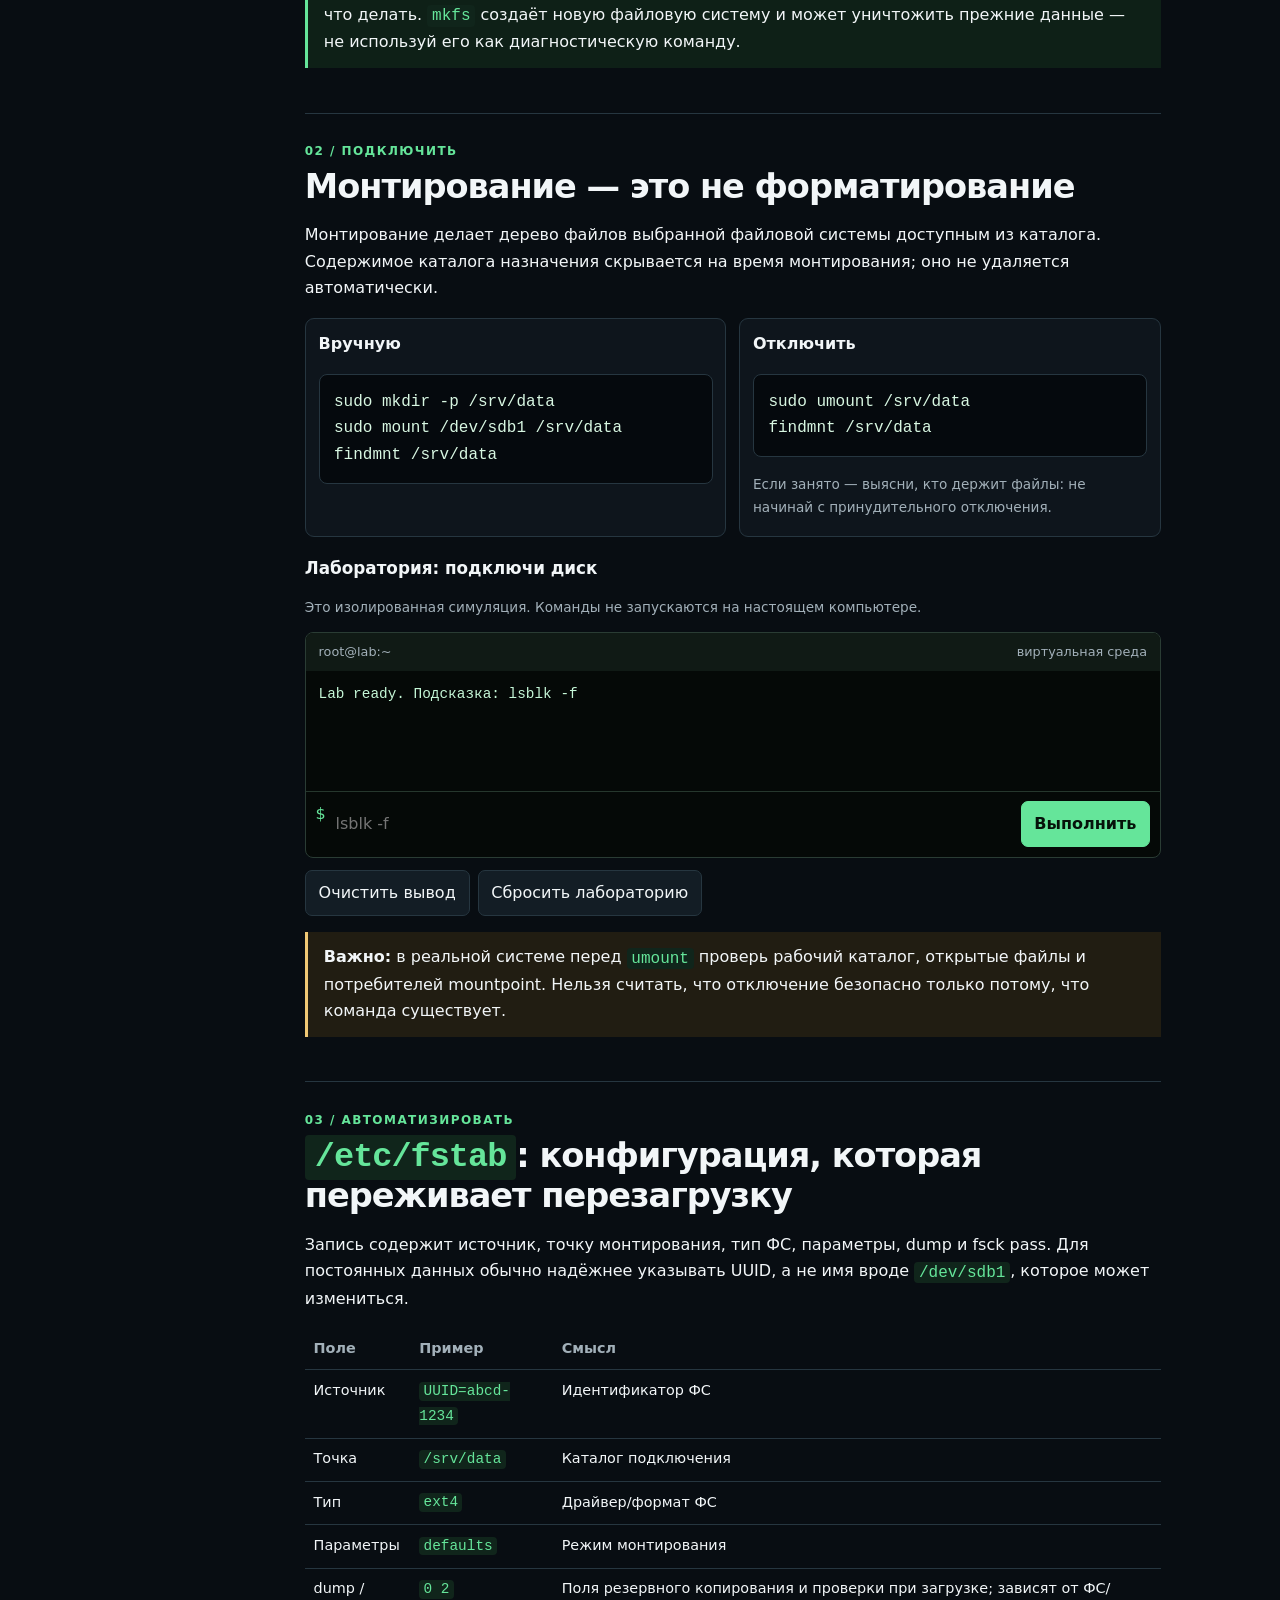
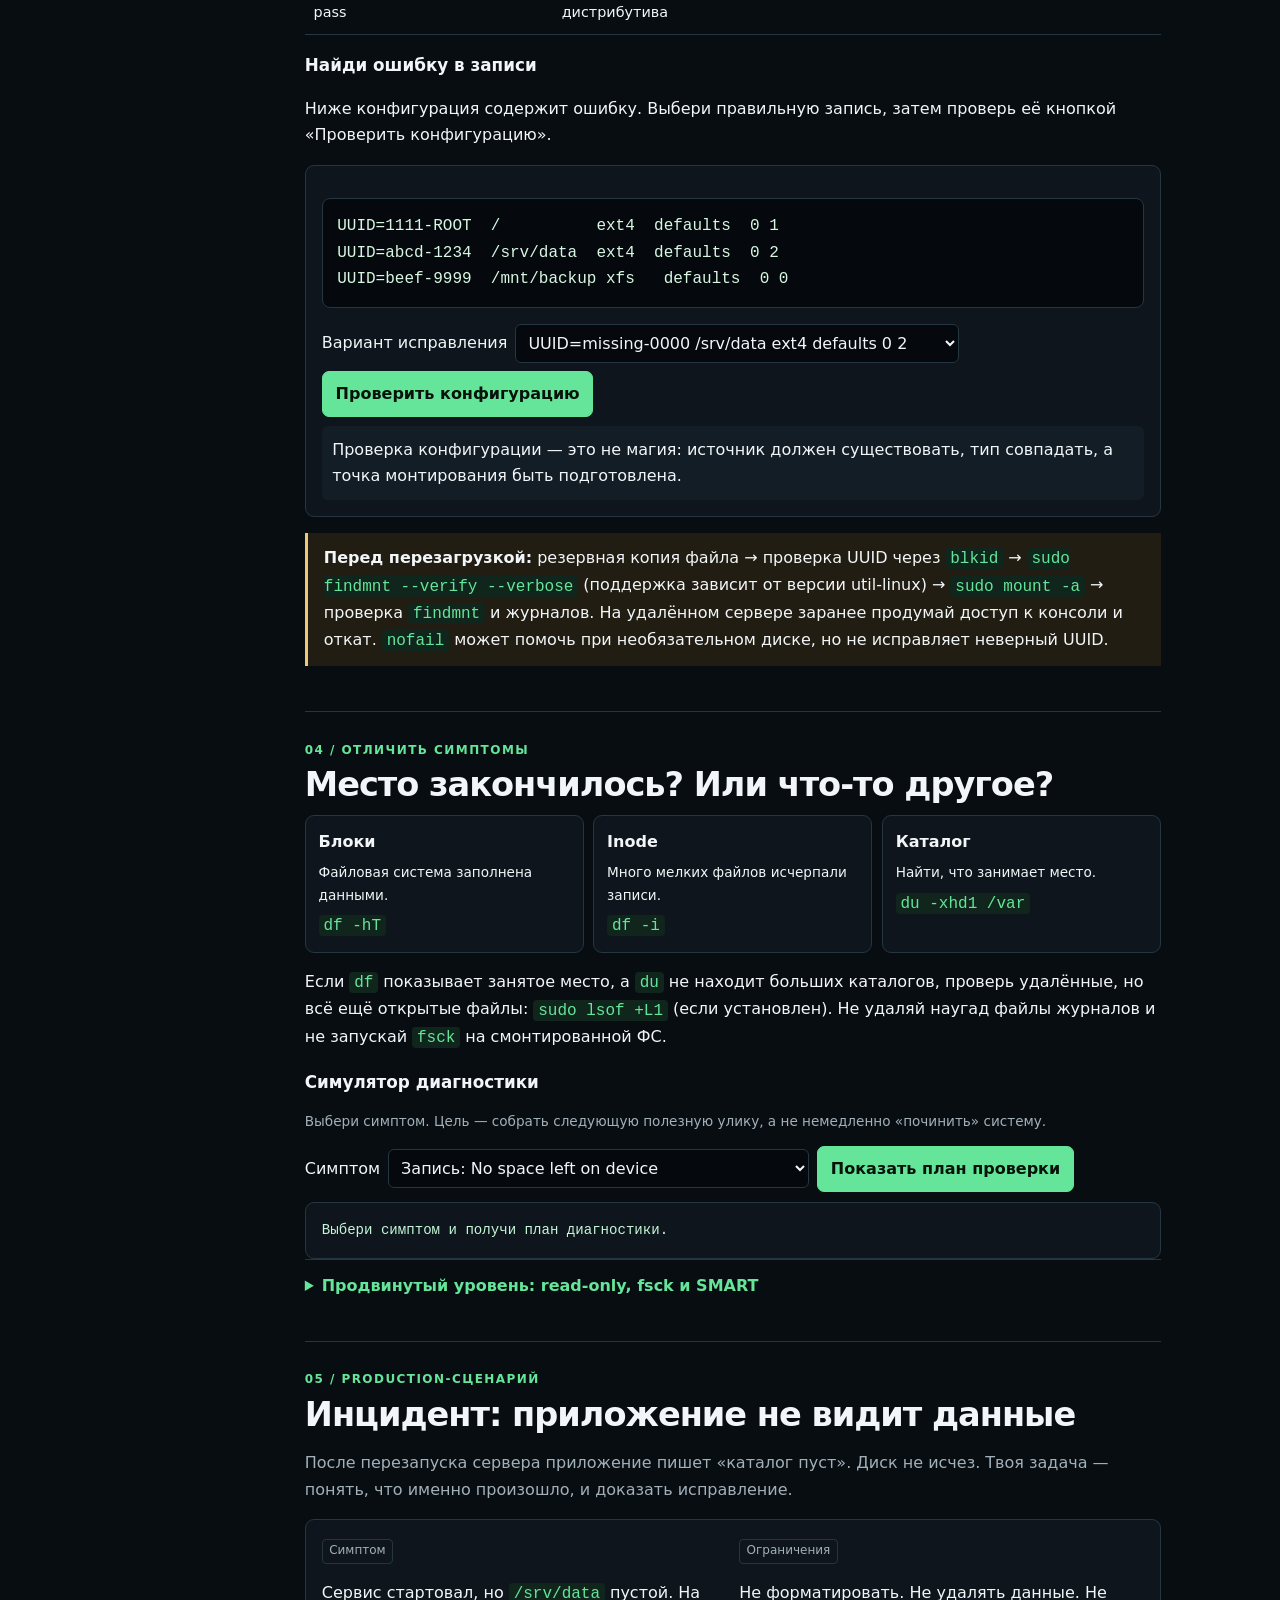
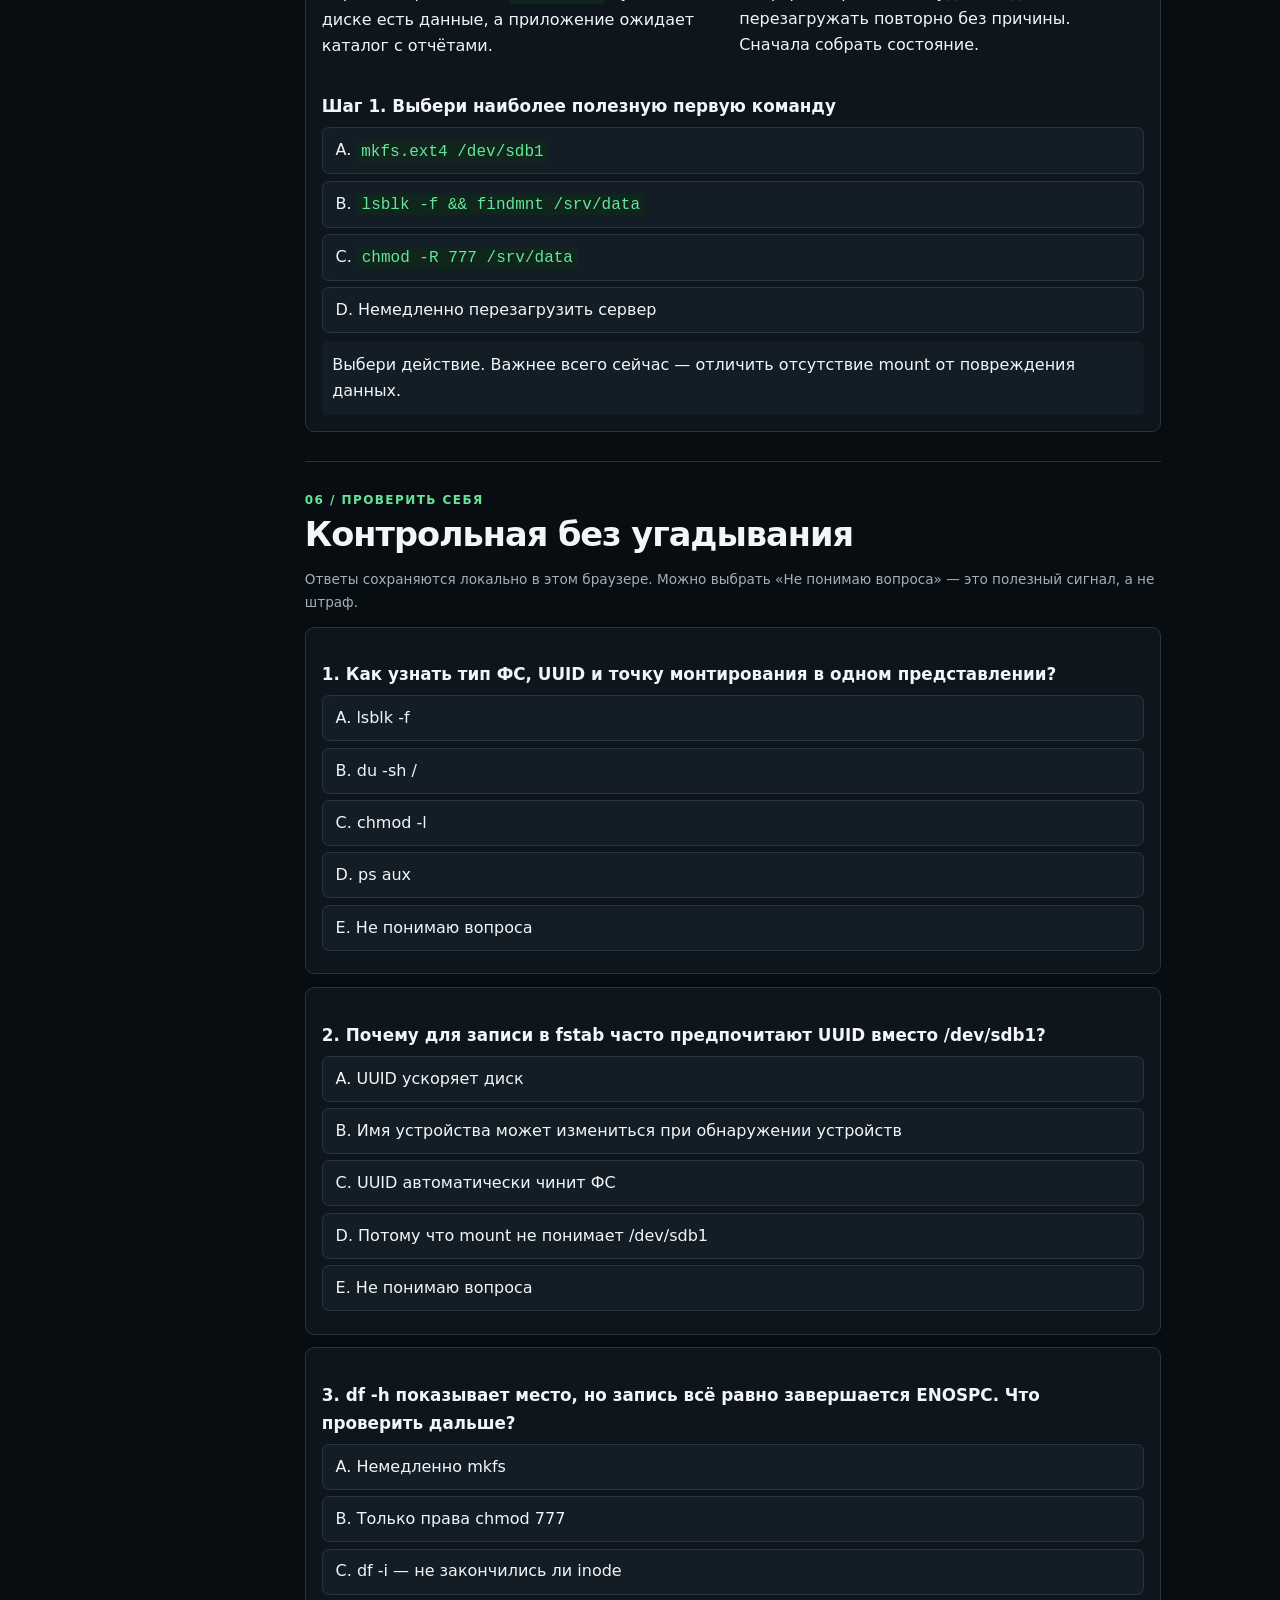
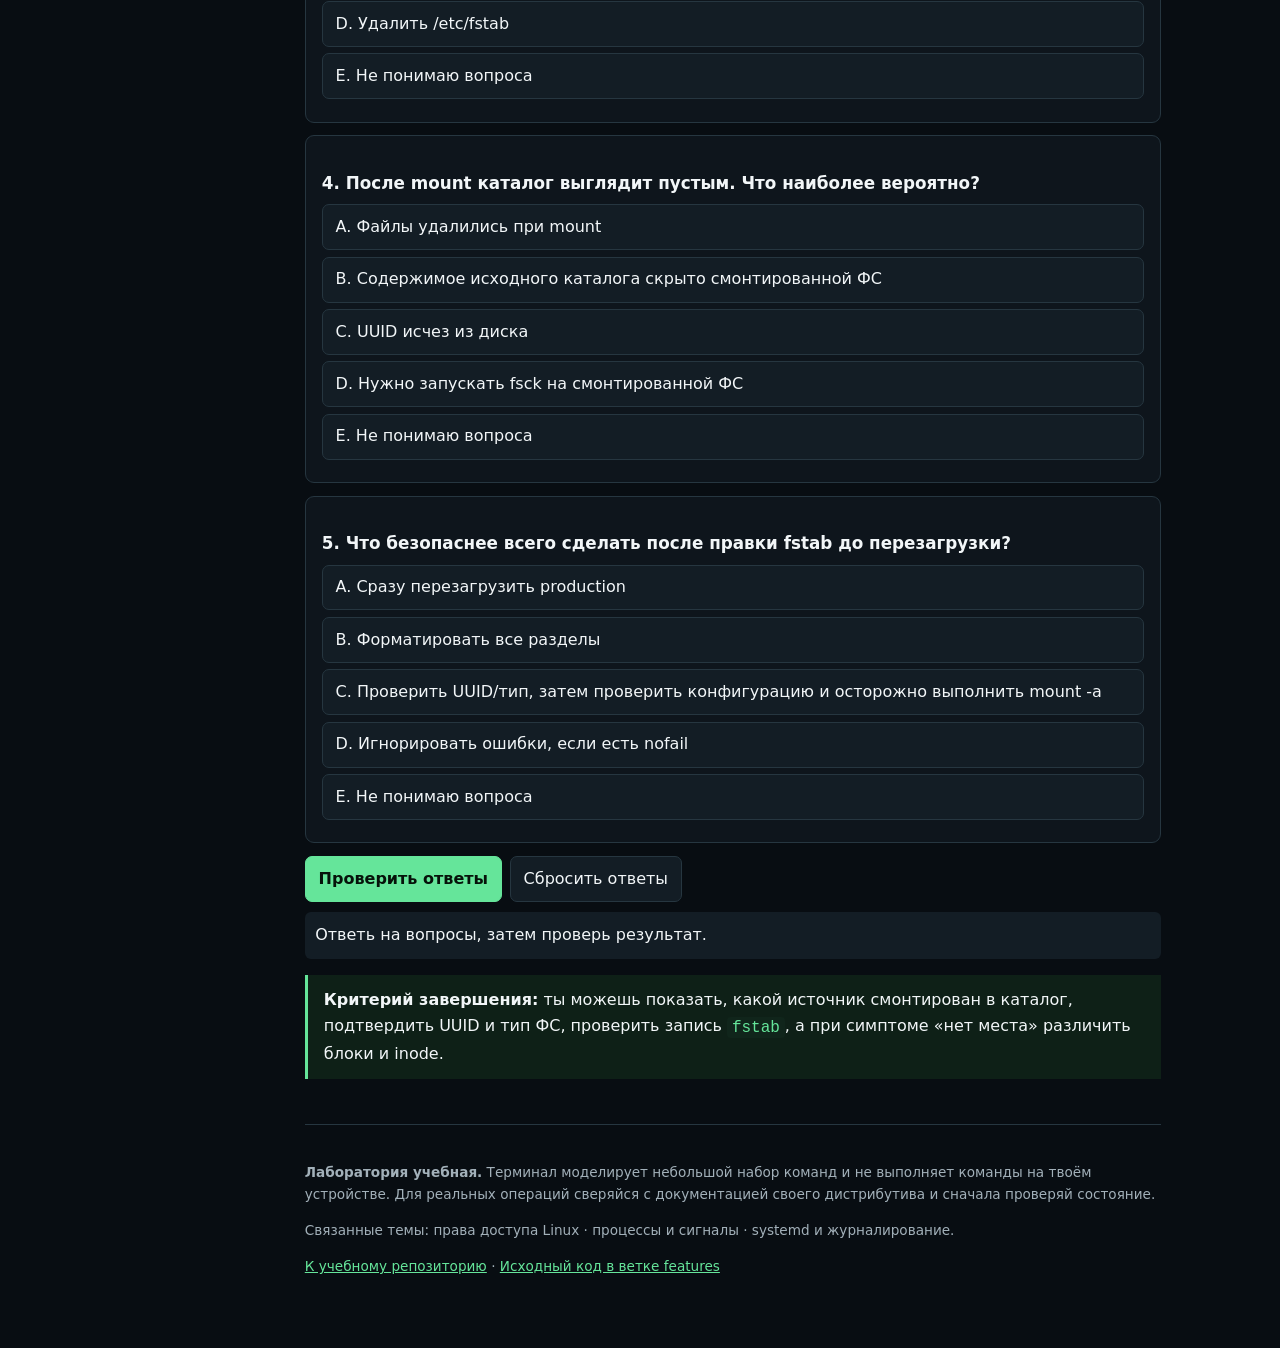
==== commit 09acf8ba: "feat(lessons): add shared lesson switcher to filesystem lab" ====
--- a/web-lessons/linux-filesystems/index.html
+++ b/web-lessons/linux-filesystems/index.html
@@ -6,11 +6,11 @@
 <meta name="description" content="Интерактивная лаборатория Linux: диски, файловые системы, mount, fstab и диагностика заполненного диска.">
 <title>Файловые системы Linux — интерактивная лаборатория</title>
 <style>
-:root{color-scheme:dark;--bg:#080d12;--panel:#0e151c;--panel2:#131d25;--line:#263640;--text:#f2f6f8;--muted:#a2b0b9;--green:#65e59a;--greenbg:#143d29;--blue:#8bb8ce;--amber:#f0c875;--red:#ff8b8b;--max:1080px}*{box-sizing:border-box}html{scroll-behavior:smooth;scroll-padding-top:70px}body{margin:0;background:var(--bg);color:var(--text);font:16px/1.65 system-ui,-apple-system,"Segoe UI",sans-serif}a{color:var(--green)}button,input,select,textarea{font:inherit}button{cursor:pointer;background:var(--panel2);border:1px solid var(--line);border-radius:7px;padding:.55rem .8rem;color:var(--text)}button:hover{border-color:var(--green)}button:focus-visible,a:focus-visible,input:focus-visible,select:focus-visible{outline:2px solid var(--green);outline-offset:3px}code,pre,.mono{font-family:ui-monospace,SFMono-Regular,Consolas,monospace}code{color:var(--green);background:#10251b;padding:.1em .3em;border-radius:4px}pre{overflow:auto;padding:.9rem;background:#05090d;border:1px solid var(--line);border-radius:8px;color:#d8f7e2}.wrap{max-width:var(--max);margin:auto;padding:0 1.2rem 4rem}header{position:sticky;top:0;z-index:5;background:#080d12ed;border-bottom:1px solid var(--line);backdrop-filter:blur(12px)}.bar{max-width:var(--max);margin:auto;padding:.65rem 1.2rem;display:flex;justify-content:space-between;align-items:center;gap:1rem}.brand{font-weight:800}.brand span,.label{color:var(--green)}nav{display:flex;gap:1rem;font-size:.85rem}nav a{text-decoration:none;color:var(--muted)}.progress{height:2px;background:#1b292f}.progress span{display:block;height:100%;width:0;background:var(--green)}.hero{padding:3.7rem 0 2.2rem;display:grid;grid-template-columns:1.1fr .9fr;gap:2rem;align-items:center}.label{font-size:.75rem;text-transform:uppercase;letter-spacing:.12em;font-weight:800}.hero h1{font-size:clamp(2.5rem,6vw,4.6rem);line-height:1.02;letter-spacing:-.05em;margin:.6rem 0 1rem}.hero p,.muted,.lead{color:var(--muted)}.hero p{font-size:1.08rem}.chips{display:flex;gap:.5rem;flex-wrap:wrap;margin:1rem 0}.chips span{font-size:.78rem;color:var(--muted);border:1px solid var(--line);padding:.2rem .5rem;border-radius:5px}.primary{background:var(--green);border-color:var(--green);color:#06120a;font-weight:800}.panel,.tile,.visual,.art{background:var(--panel);border:1px solid var(--line);border-radius:9px;padding:1rem}.art svg,.visual svg{width:100%;height:auto;display:block}.layout{display:grid;grid-template-columns:160px minmax(0,1fr);gap:1.6rem}.toc{position:sticky;top:75px;align-self:start;border-left:1px solid var(--line);padding-left:.8rem}.toc a{display:block;text-decoration:none;color:var(--muted);font-size:.84rem;padding:.25rem 0}.toc strong{font-size:.85rem}.section{padding:1.8rem 0;border-top:1px solid var(--line)}.section h2{font-size:clamp(1.55rem,3vw,2.1rem);line-height:1.15;letter-spacing:-.03em;margin:.35rem 0 .65rem}.section h3{font-size:1.05rem;margin:1.1rem 0 .35rem}.grid2{display:grid;grid-template-columns:1fr 1fr;gap:.8rem}.grid3{display:grid;grid-template-columns:repeat(3,1fr);gap:.6rem}.tile{padding:.8rem}.tile p{margin:.35rem 0}.small{font-size:.85rem}.callout{padding:.75rem 1rem;border-left:3px solid var(--green);background:#0e2017;margin:1rem 0}.warn{border-color:var(--amber);background:#211d12}.danger{border-color:var(--red);background:#281619}.muted{color:var(--muted)}.disk{display:grid;grid-template-columns:repeat(3,1fr);gap:.6rem;margin:.8rem 0}.disk button{text-align:left;min-height:90px}.disk button.active{border-color:var(--green);background:var(--greenbg)}.disk strong{display:block;font:700 1.1rem ui-monospace,monospace}.disk small{color:var(--muted)}.output{font: .88rem/1.65 ui-monospace,monospace;white-space:pre-wrap;overflow-wrap:anywhere;color:#c5f7d7;min-height:2rem}.term{background:#050907;border:1px solid #2a3c34;border-radius:8px;overflow:hidden;margin:.8rem 0}.termbar{background:#101a15;padding:.5rem .8rem;color:var(--muted);font-size:.8rem;display:flex;justify-content:space-between}.termout{padding:.8rem;min-height:120px;white-space:pre-wrap;overflow-wrap:anywhere;color:#c5f7d7;font:.9rem/1.6 ui-monospace,monospace}.termform{display:flex;gap:.5rem;padding:.6rem;border-top:1px solid #26372d}.termform span{color:var(--green)}.termform input{width:auto;min-width:0;flex:1;border:0;background:transparent;color:var(--text)}.field{display:flex;gap:.5rem;align-items:center;flex-wrap:wrap;margin:.6rem 0}.field input,.field select{background:#05090d;color:var(--text);border:1px solid var(--line);border-radius:6px;padding:.5rem;min-width:0}.field input{flex:1}.choice{display:block;text-align:left;width:100%;margin:.4rem 0}.good{border-color:var(--green)!important;background:var(--greenbg)!important}.bad{border-color:var(--red)!important}.feedback{background:var(--panel2);padding:.65rem;margin-top:.5rem;border-radius:6px}.hidden{display:none!important}table{width:100%;border-collapse:collapse;font-size:.9rem}th,td{text-align:left;padding:.55rem;border-bottom:1px solid var(--line);vertical-align:top}th{color:var(--muted)}details{border-top:1px solid var(--line);padding:.8rem 0}summary{cursor:pointer;color:var(--green);font-weight:700}footer{border-top:1px solid var(--line);padding:1.4rem 0;color:var(--muted);font-size:.85rem}.badge{display:inline-block;padding:.1rem .4rem;border:1px solid var(--line);border-radius:4px;color:var(--muted);font-size:.75rem}@media(max-width:760px){.hero{grid-template-columns:1fr;padding:2.5rem 0 1.5rem}.layout{grid-template-columns:1fr}.toc{position:static;display:flex;gap:.8rem;overflow:auto;border:1px solid var(--line);padding:.5rem;border-radius:6px}.toc strong{display:none}.toc a{white-space:nowrap}nav{display:none}}@media(max-width:500px){.wrap{padding:0 .85rem 3rem}.grid2,.grid3,.disk{grid-template-columns:1fr}.hero h1{font-size:2.7rem}.section{padding:1.3rem 0}}@media(prefers-reduced-motion:reduce){*{scroll-behavior:auto!important;transition:none!important}}@media print{body{background:white;color:#111}.bar,.toc,button,.termform{display:none!important}.layout{display:block}.hero{display:block}.art{display:none}.section{break-inside:avoid}}
+:root{color-scheme:dark;--bg:#080d12;--panel:#0e151c;--panel2:#131d25;--line:#263640;--text:#f2f6f8;--muted:#a2b0b9;--green:#65e59a;--greenbg:#143d29;--blue:#8bb8ce;--amber:#f0c875;--red:#ff8b8b;--max:1080px}*{box-sizing:border-box}html{scroll-behavior:smooth;scroll-padding-top:70px}body{margin:0;background:var(--bg);color:var(--text);font:16px/1.65 system-ui,-apple-system,"Segoe UI",sans-serif}a{color:var(--green)}button,input,select,textarea{font:inherit}button{cursor:pointer;background:var(--panel2);border:1px solid var(--line);border-radius:7px;padding:.55rem .8rem;color:var(--text)}button:hover{border-color:var(--green)}button:focus-visible,a:focus-visible,input:focus-visible,select:focus-visible{outline:2px solid var(--green);outline-offset:3px}code,pre,.mono{font-family:ui-monospace,SFMono-Regular,Consolas,monospace}code{color:var(--green);background:#10251b;padding:.1em .3em;border-radius:4px}pre{overflow:auto;padding:.9rem;background:#05090d;border:1px solid var(--line);border-radius:8px;color:#d8f7e2}.wrap{max-width:var(--max);margin:auto;padding:0 1.2rem 4rem}header{position:sticky;top:0;z-index:5;background:#080d12ed;border-bottom:1px solid var(--line);backdrop-filter:blur(12px)}.bar{max-width:var(--max);margin:auto;padding:.65rem 1.2rem;display:flex;justify-content:space-between;align-items:center;gap:1rem}.brand{font-weight:800}.brand span,.label{color:var(--green)}nav{display:flex;gap:1rem;font-size:.85rem}nav a{text-decoration:none;color:var(--muted)}.lesson-switch{display:flex;align-items:center;min-width:0}.lesson-switch select{max-width:220px;width:100%;min-width:0;background:var(--panel2);color:var(--text);border:1px solid var(--line);border-radius:7px;padding:.5rem;font:inherit;font-size:.82rem}.lesson-switch select:hover{border-color:var(--green)}.sr-only{position:absolute;width:1px;height:1px;padding:0;margin:-1px;overflow:hidden;clip:rect(0,0,0,0);white-space:nowrap;border:0}.progress{height:2px;background:#1b292f}.progress span{display:block;height:100%;width:0;background:var(--green)}.hero{padding:3.7rem 0 2.2rem;display:grid;grid-template-columns:1.1fr .9fr;gap:2rem;align-items:center}.label{font-size:.75rem;text-transform:uppercase;letter-spacing:.12em;font-weight:800}.hero h1{font-size:clamp(2.5rem,6vw,4.6rem);line-height:1.02;letter-spacing:-.05em;margin:.6rem 0 1rem}.hero p,.muted,.lead{color:var(--muted)}.hero p{font-size:1.08rem}.chips{display:flex;gap:.5rem;flex-wrap:wrap;margin:1rem 0}.chips span{font-size:.78rem;color:var(--muted);border:1px solid var(--line);padding:.2rem .5rem;border-radius:5px}.primary{background:var(--green);border-color:var(--green);color:#06120a;font-weight:800}.panel,.tile,.visual,.art{background:var(--panel);border:1px solid var(--line);border-radius:9px;padding:1rem}.art svg,.visual svg{width:100%;height:auto;display:block}.layout{display:grid;grid-template-columns:160px minmax(0,1fr);gap:1.6rem}.toc{position:sticky;top:75px;align-self:start;border-left:1px solid var(--line);padding-left:.8rem}.toc a{display:block;text-decoration:none;color:var(--muted);font-size:.84rem;padding:.25rem 0}.toc strong{font-size:.85rem}.section{padding:1.8rem 0;border-top:1px solid var(--line)}.section h2{font-size:clamp(1.55rem,3vw,2.1rem);line-height:1.15;letter-spacing:-.03em;margin:.35rem 0 .65rem}.section h3{font-size:1.05rem;margin:1.1rem 0 .35rem}.grid2{display:grid;grid-template-columns:1fr 1fr;gap:.8rem}.grid3{display:grid;grid-template-columns:repeat(3,1fr);gap:.6rem}.tile{padding:.8rem}.tile p{margin:.35rem 0}.small{font-size:.85rem}.callout{padding:.75rem 1rem;border-left:3px solid var(--green);background:#0e2017;margin:1rem 0}.warn{border-color:var(--amber);background:#211d12}.danger{border-color:var(--red);background:#281619}.muted{color:var(--muted)}.disk{display:grid;grid-template-columns:repeat(3,1fr);gap:.6rem;margin:.8rem 0}.disk button{text-align:left;min-height:90px}.disk button.active{border-color:var(--green);background:var(--greenbg)}.disk strong{display:block;font:700 1.1rem ui-monospace,monospace}.disk small{color:var(--muted)}.output{font: .88rem/1.65 ui-monospace,monospace;white-space:pre-wrap;overflow-wrap:anywhere;color:#c5f7d7;min-height:2rem}.term{background:#050907;border:1px solid #2a3c34;border-radius:8px;overflow:hidden;margin:.8rem 0}.termbar{background:#101a15;padding:.5rem .8rem;color:var(--muted);font-size:.8rem;display:flex;justify-content:space-between}.termout{padding:.8rem;min-height:120px;white-space:pre-wrap;overflow-wrap:anywhere;color:#c5f7d7;font:.9rem/1.6 ui-monospace,monospace}.termform{display:flex;gap:.5rem;padding:.6rem;border-top:1px solid #26372d}.termform span{color:var(--green)}.termform input{width:auto;min-width:0;flex:1;border:0;background:transparent;color:var(--text)}.field{display:flex;gap:.5rem;align-items:center;flex-wrap:wrap;margin:.6rem 0}.field input,.field select{background:#05090d;color:var(--text);border:1px solid var(--line);border-radius:6px;padding:.5rem;min-width:0}.field input{flex:1}.choice{display:block;text-align:left;width:100%;margin:.4rem 0}.good{border-color:var(--green)!important;background:var(--greenbg)!important}.bad{border-color:var(--red)!important}.feedback{background:var(--panel2);padding:.65rem;margin-top:.5rem;border-radius:6px}.hidden{display:none!important}table{width:100%;border-collapse:collapse;font-size:.9rem}th,td{text-align:left;padding:.55rem;border-bottom:1px solid var(--line);vertical-align:top}th{color:var(--muted)}details{border-top:1px solid var(--line);padding:.8rem 0}summary{cursor:pointer;color:var(--green);font-weight:700}footer{border-top:1px solid var(--line);padding:1.4rem 0;color:var(--muted);font-size:.85rem}.badge{display:inline-block;padding:.1rem .4rem;border:1px solid var(--line);border-radius:4px;color:var(--muted);font-size:.75rem}@media(max-width:760px){.hero{grid-template-columns:1fr;padding:2.5rem 0 1.5rem}.layout{grid-template-columns:1fr}.toc{position:static;display:flex;gap:.8rem;overflow:auto;border:1px solid var(--line);padding:.5rem;border-radius:6px}.toc strong{display:none}.toc a{white-space:nowrap} .section-nav{display:none}.lesson-switch{flex:1;justify-content:center}.lesson-switch select{max-width:190px}.bar{gap:.45rem;padding:.55rem .65rem}.brand{font-size:.88rem}#resume{padding:.45rem .55rem;font-size:.8rem}}@media(max-width:500px){.wrap{padding:0 .85rem 3rem}.grid2,.grid3,.disk{grid-template-columns:1fr}.hero h1{font-size:2.7rem}.section{padding:1.3rem 0}}@media(prefers-reduced-motion:reduce){*{scroll-behavior:auto!important;transition:none!important}}@media print{body{background:white;color:#111}.bar,.toc,button,.termform{display:none!important}.layout{display:block}.hero{display:block}.art{display:none}.section{break-inside:avoid}}
 </style>
 </head>
 <body>
-<header><div class="bar"><div class="brand">LINUX <span>/ ХРАНЕНИЕ</span></div><nav><a href="#map">Диски</a><a href="#mount">Монтирование</a><a href="#fstab">fstab</a><a href="#diagnostics">Диагностика</a><a href="#incident">Инцидент</a></nav><button id="resume">Продолжить</button></div><div class="progress"><span id="progressBar"></span></div></header>
+<header><div class="bar"><div class="brand">LINUX <span>/ ХРАНЕНИЕ</span></div><nav class="section-nav"><a href="#map">Диски</a><a href="#mount">Монтирование</a><a href="#fstab">fstab</a><a href="#diagnostics">Диагностика</a><a href="#incident">Инцидент</a></nav><label class="lesson-switch"><span class="sr-only">Переключить урок</span><select id="lessonSwitcher" aria-label="Переключить урок"><option value="/handover-devops-besit/web-lessons/linux-permissions/">Урок 1 · Права доступа</option><option value="/handover-devops-besit/web-lessons/linux-filesystems/" selected>Урок 2 · Файловые системы</option></select></label><button id="resume">Продолжить</button></div><div class="progress"><span id="progressBar"></span></div></header>
 <div class="wrap">
 <section class="hero"><div><div class="label">Интерактивная лаборатория · 25–35 минут</div><h1>Диски и ФС.<br><span style="color:var(--green)">Без магии.</span></h1><p>Разберись, что система видит, что реально смонтировано и почему запись в <code>/etc/fstab</code> может помешать загрузке.</p><div class="chips"><span>Виртуальный Linux</span><span>Терминал-симулятор</span><span>Диагностика инцидента</span></div><div class="tile"><strong>После урока ты сможешь:</strong><ul class="small"><li>отличить диск, раздел, файловую систему и точку монтирования;</li><li>безопасно проверять и исправлять <code>/etc/fstab</code>;</li><li>различать нехватку места, inode и скрытые под mount файлы;</li><li>собирать доказательства до изменения системы.</li></ul></div><p><a href="#map"><button class="primary">Начать расследование →</button></a></p></div>
 <div class="art"><div class="label">Модель хранения</div><svg viewBox="0 0 500 270" role="img" aria-label="Диск, раздел, файловая система, точка монтирования"><g font-size="12" text-anchor="middle"><rect x="75" y="10" width="350" height="45" rx="7" fill="#131d25" stroke="#8bb8ce"/><text x="250" y="28" fill="#a2b0b9">УСТРОЙСТВО</text><text x="250" y="45" fill="#f2f6f8" font-family="monospace" font-size="16">/dev/sdb</text><path d="M250 55v22" stroke="#65e59a" stroke-width="2"/><path d="M245 72l5 6 5-6" fill="none" stroke="#65e59a" stroke-width="2"/><rect x="75" y="82" width="350" height="45" rx="7" fill="#131d25" stroke="#8bb8ce"/><text x="250" y="100" fill="#a2b0b9">РАЗДЕЛ</text><text x="250" y="117" fill="#f2f6f8" font-family="monospace" font-size="16">/dev/sdb1 · UUID=…</text><path d="M250 127v22" stroke="#65e59a" stroke-width="2"/><path d="M245 144l5 6 5-6" fill="none" stroke="#65e59a" stroke-width="2"/><rect x="75" y="154" width="350" height="45" rx="7" fill="#143d29" stroke="#65e59a"/><text x="250" y="172" fill="#a2b0b9">ФАЙЛОВАЯ СИСТЕМА</text><text x="250" y="189" fill="#65e59a" font-family="monospace" font-size="16">ext4</text><path d="M250 199v22" stroke="#65e59a" stroke-width="2"/><path d="M245 216l5 6 5-6" fill="none" stroke="#65e59a" stroke-width="2"/><rect x="75" y="226" width="350" height="35" rx="7" fill="#211d12" stroke="#f0c875"/><text x="250" y="248" fill="#f0c875" font-family="monospace" font-size="16">/srv/data</text></g></svg><p class="small muted">Наличие устройства ещё не означает, что его файловая система смонтирована.</p></div></section>
@@ -93,4 +93,4 @@
 $("#resetQuiz").addEventListener("click",()=>{answers={};try{localStorage.removeItem(savedKey)}catch{}renderQuiz();$("#quizResult").textContent="Ответы сброшены."});
 $("#resume").addEventListener("click",()=>{const id=localStorage.getItem("linux-fs-last-section");document.getElementById(id||"map").scrollIntoView({behavior:"smooth"})});
 const sections=[...document.querySelectorAll("main .section")];const observer=new IntersectionObserver(entries=>{entries.forEach(e=>{if(e.isIntersecting){localStorage.setItem("linux-fs-last-section",e.target.id);const n=sections.indexOf(e.target)+1;$("#progressBar").style.width=(n/sections.length*100)+"%"}})},{threshold:.2});sections.forEach(s=>observer.observe(s));
-</script></body></html>+</script><script>document.querySelector("#lessonSwitcher").addEventListener("change",e=>{if(e.target.value)window.location.href=e.target.value});</script></body></html>
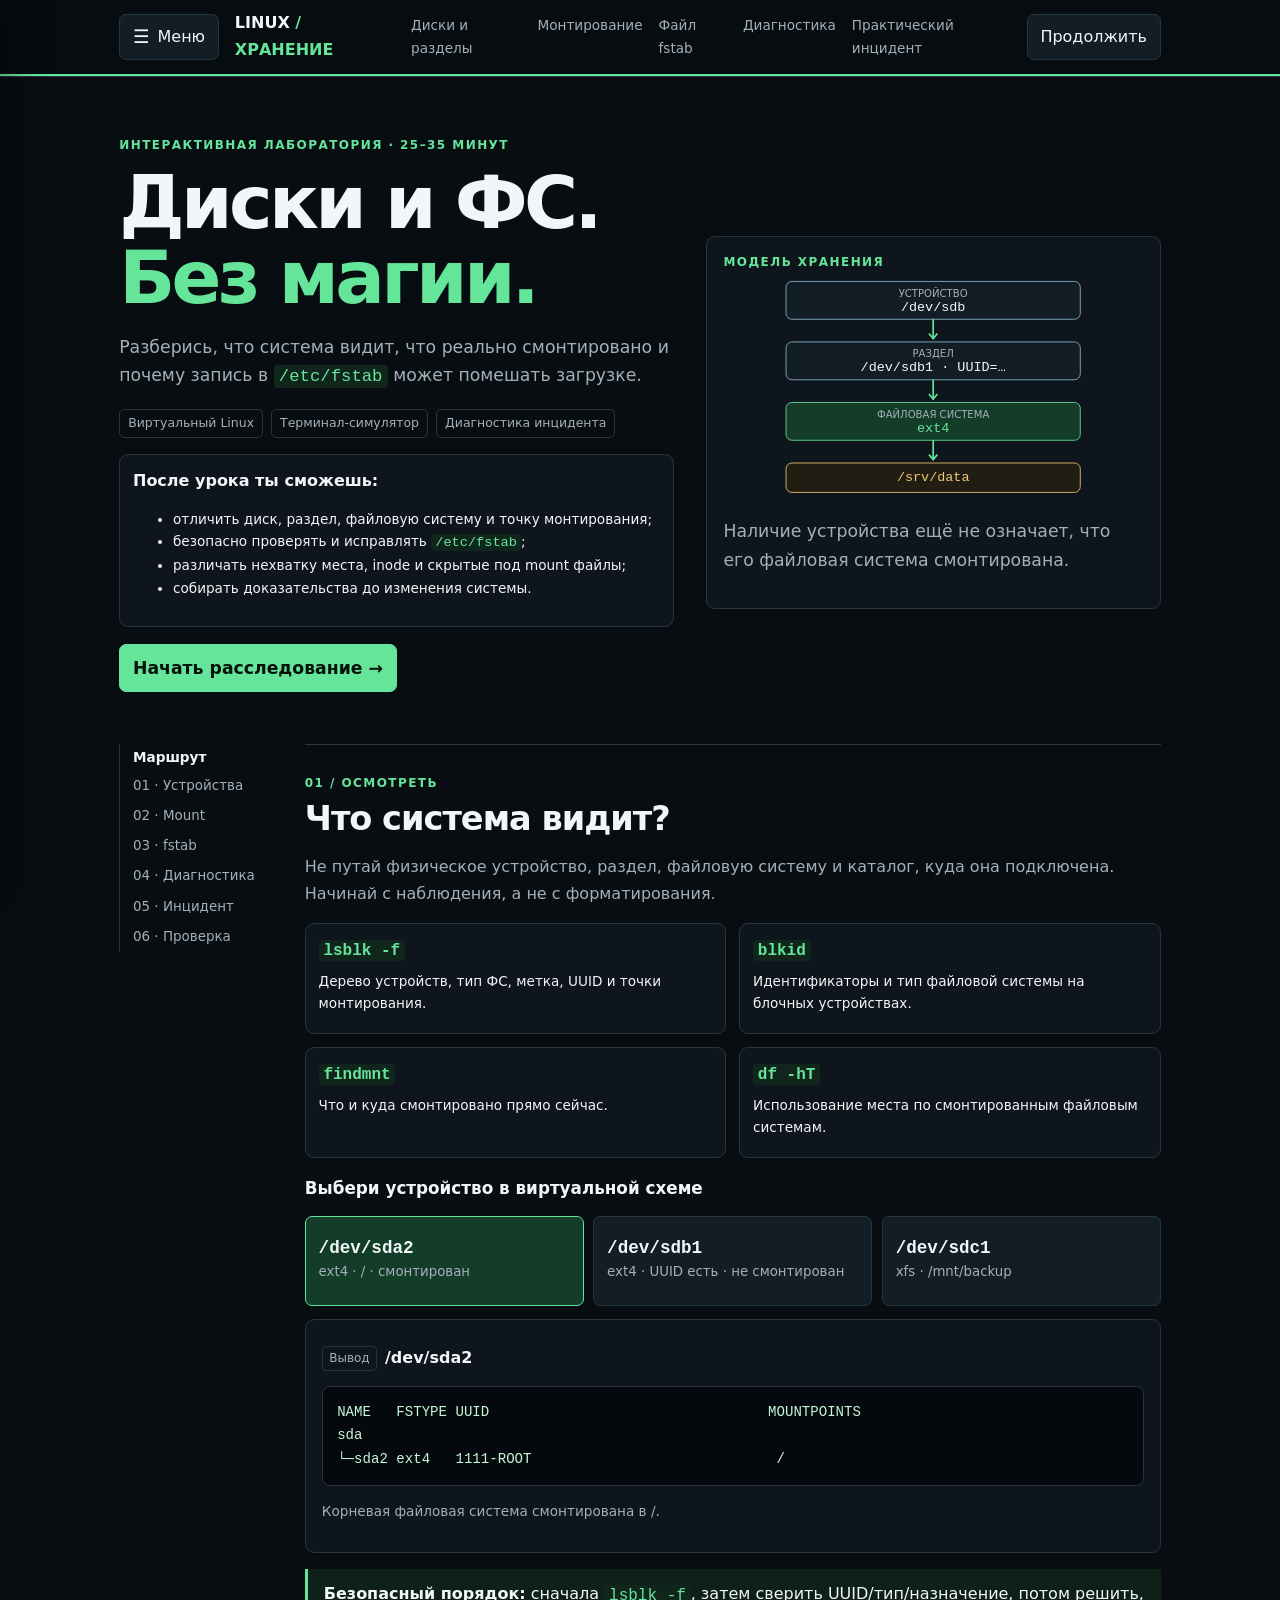
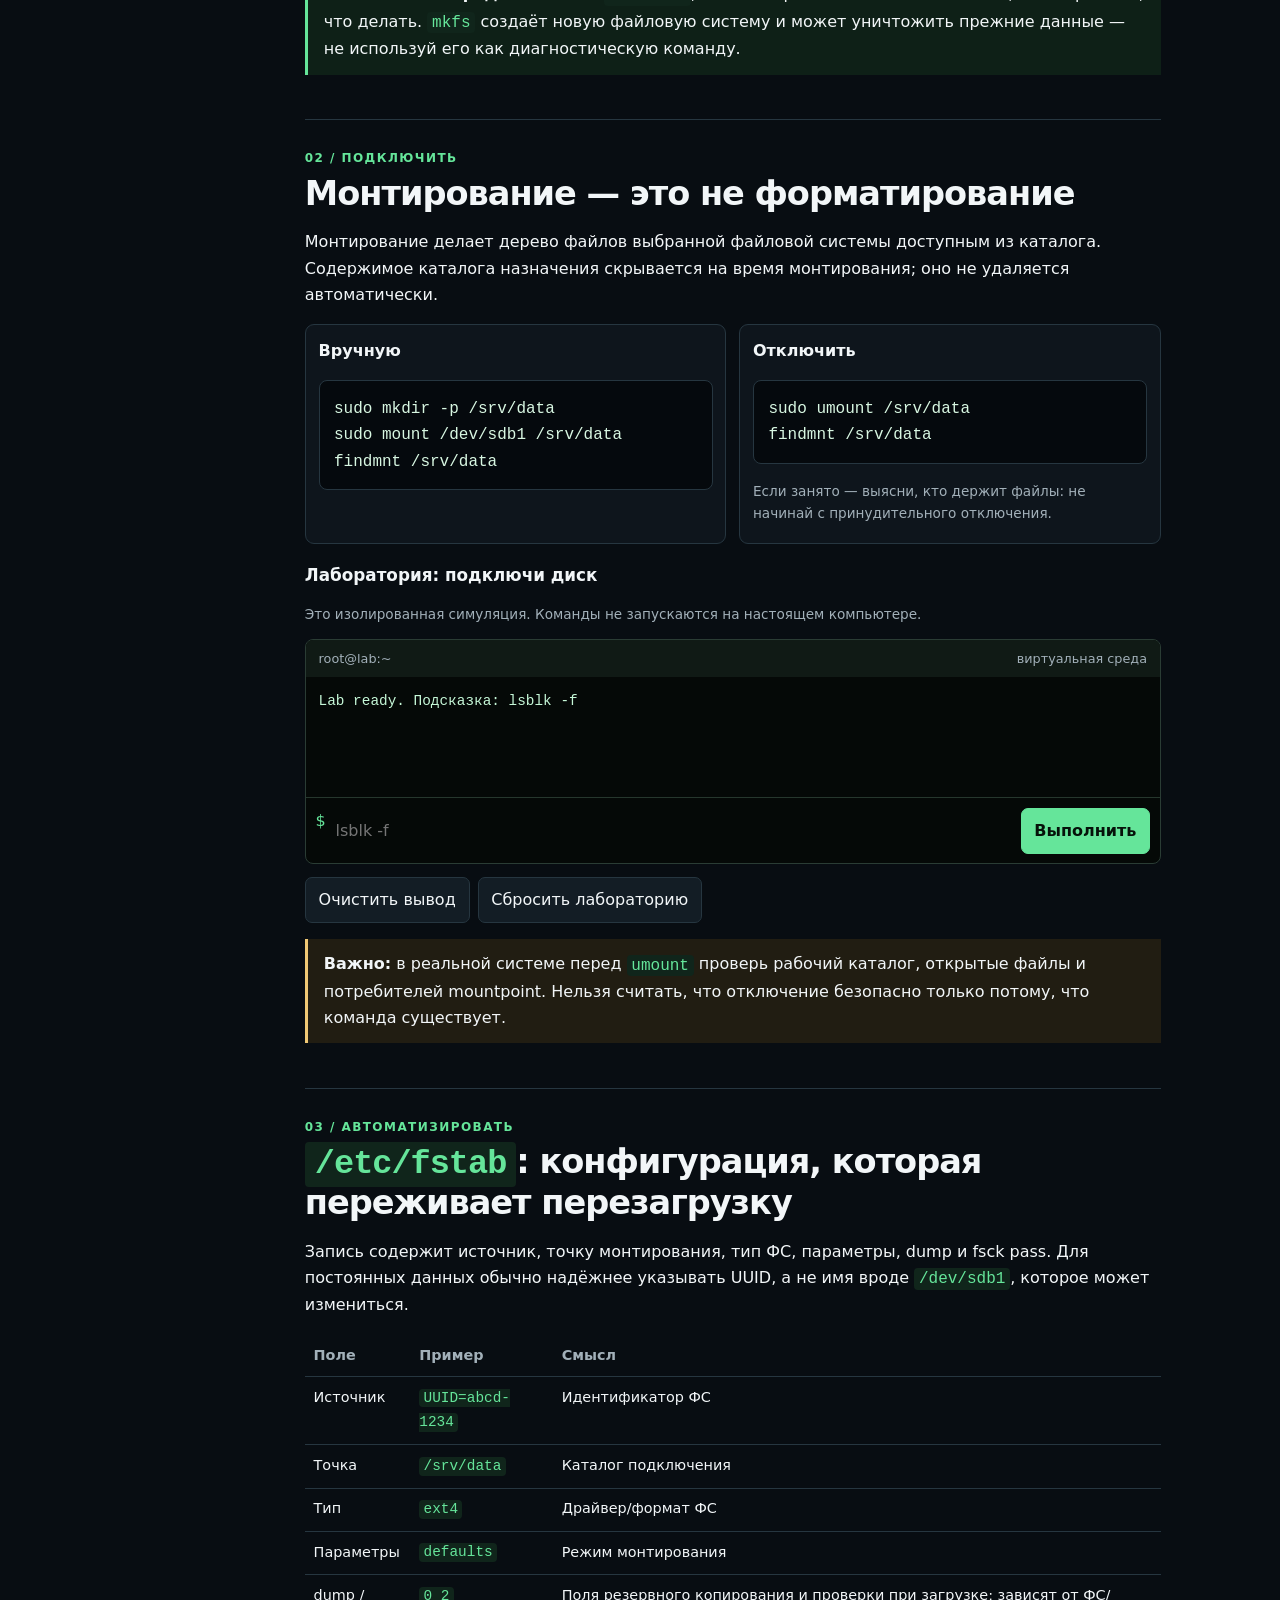
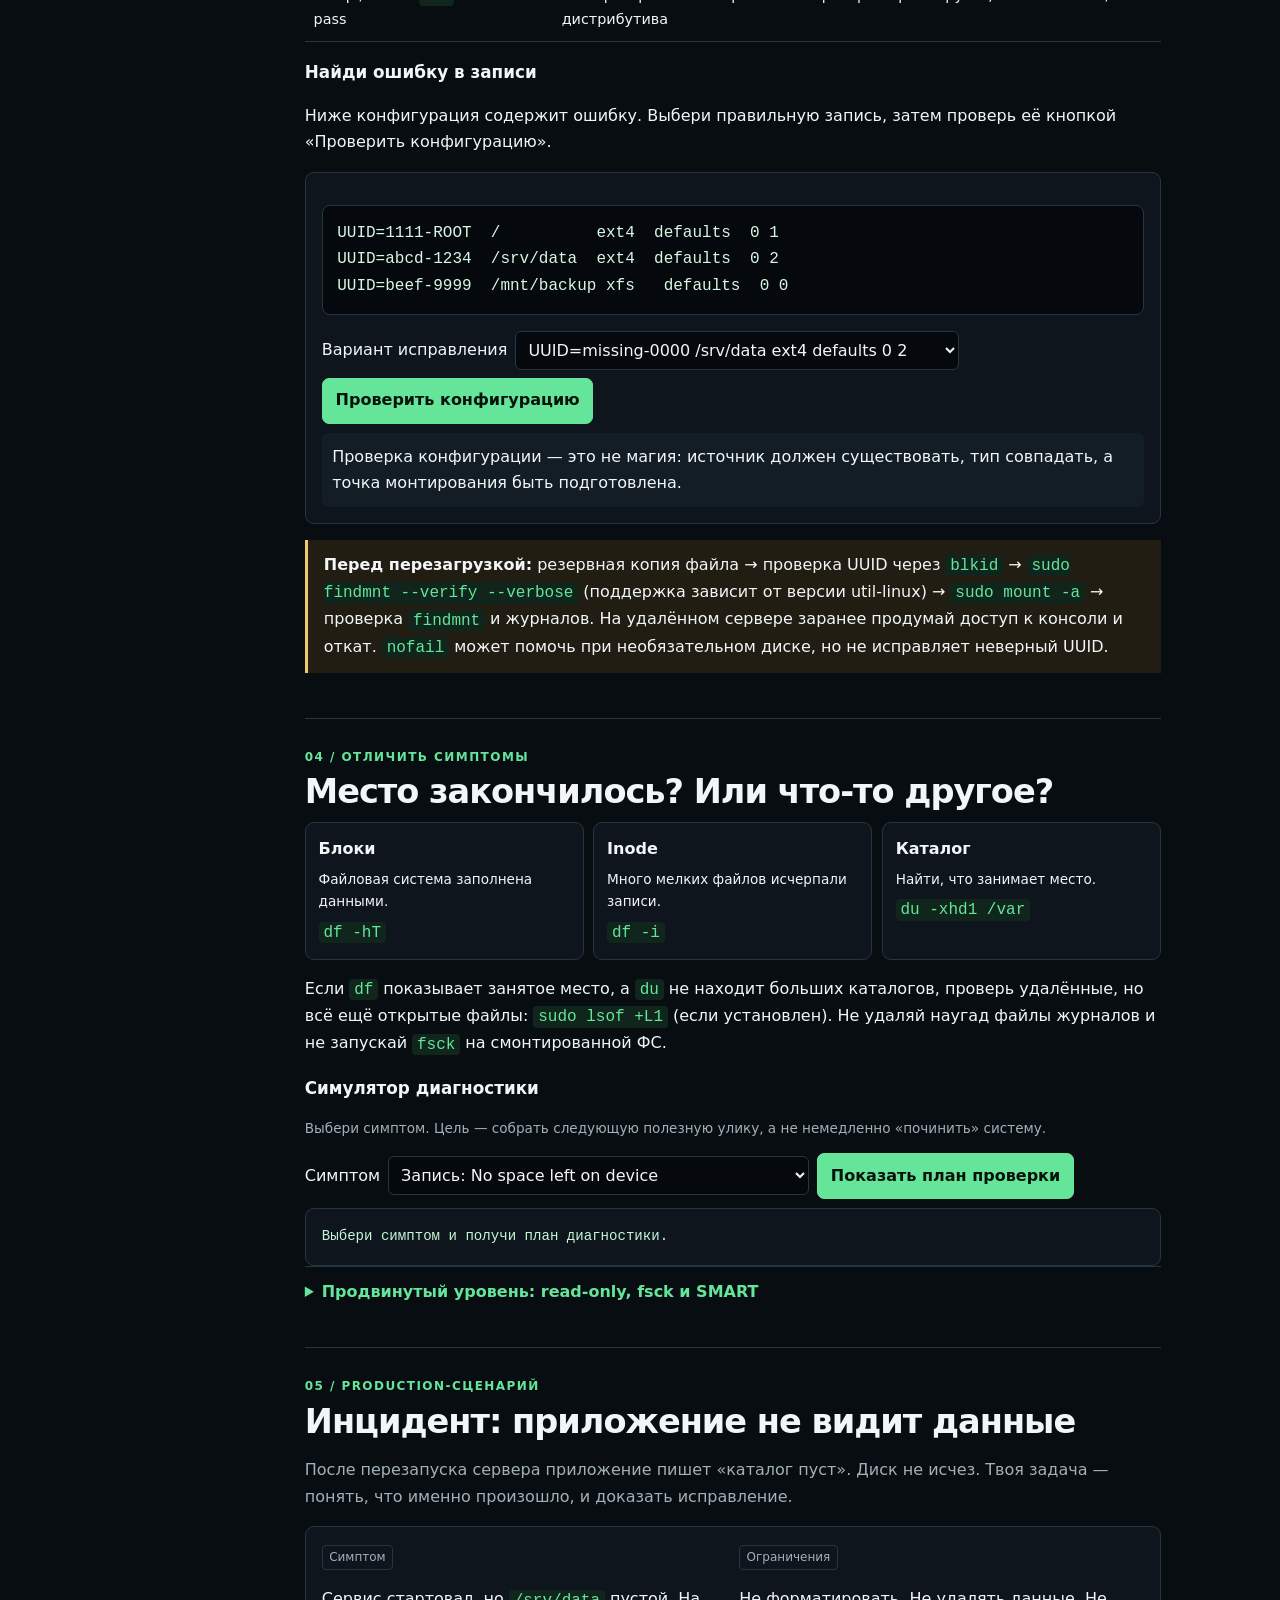
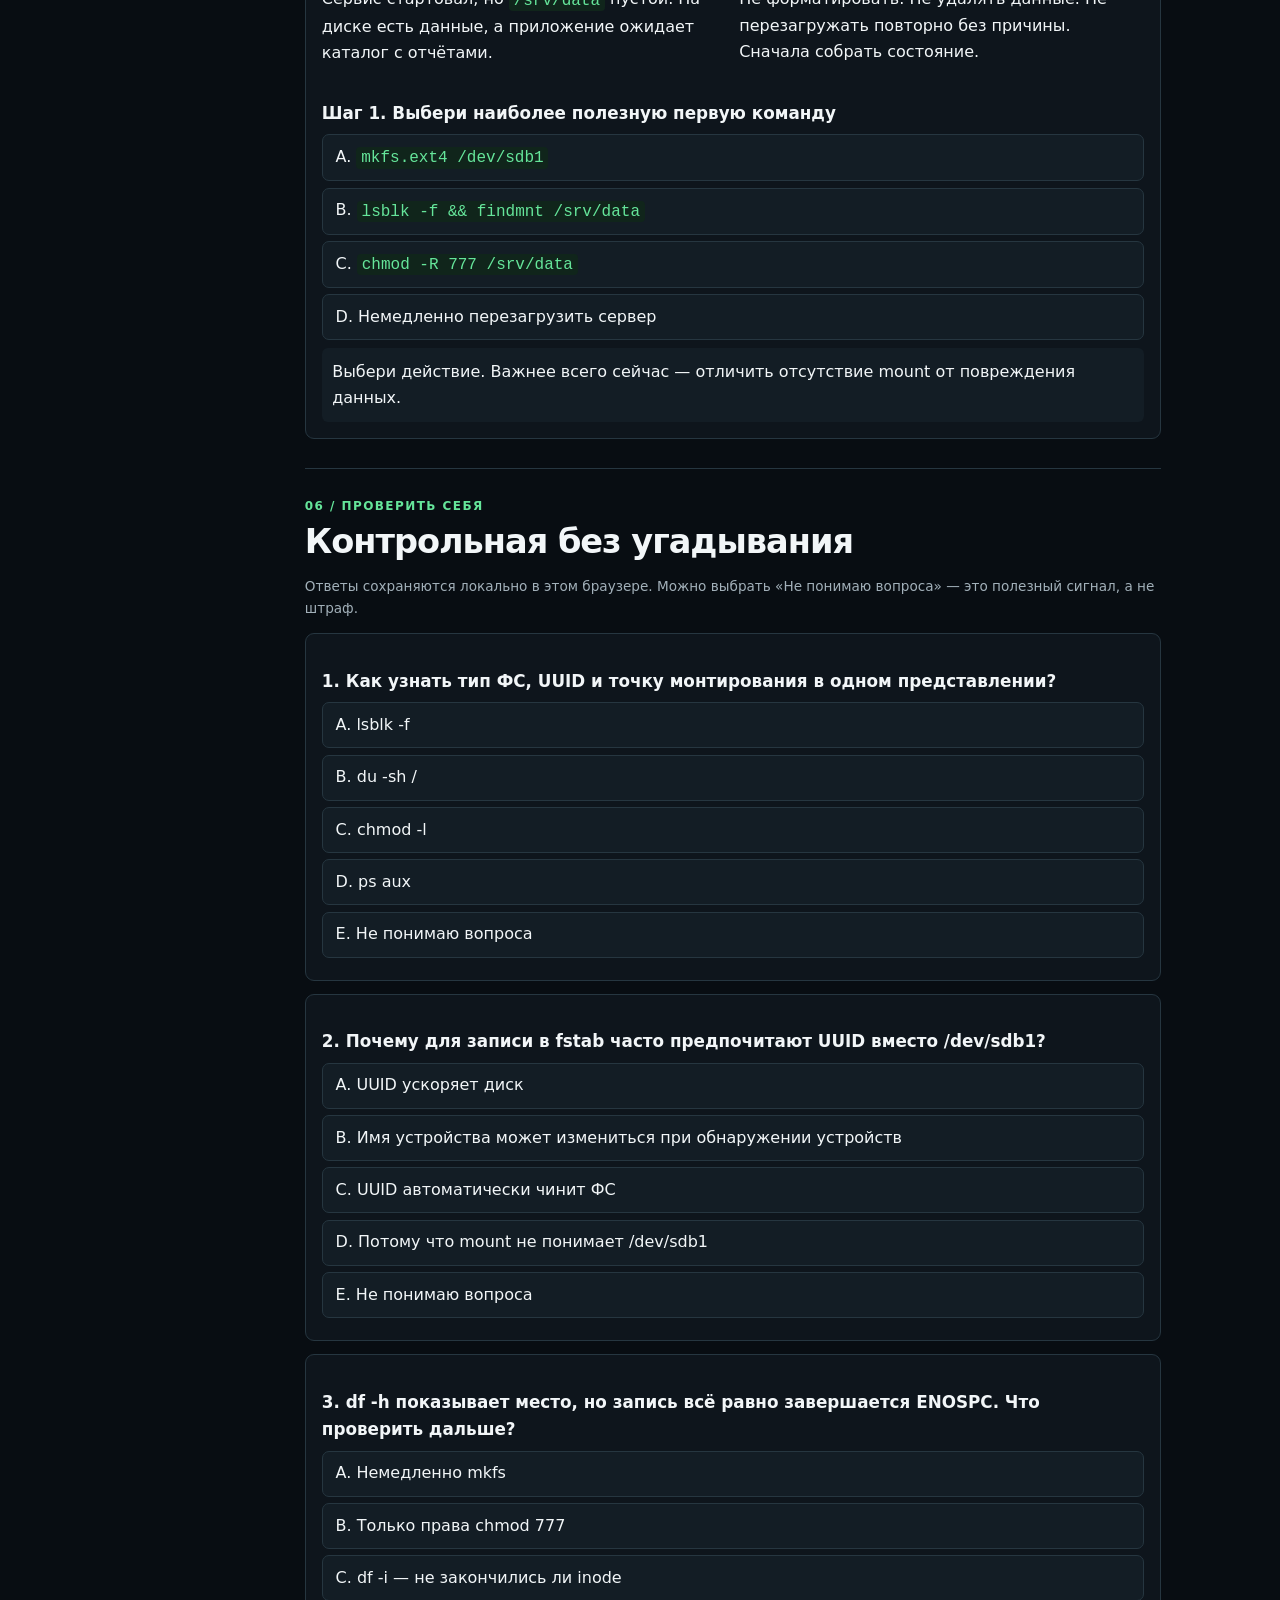
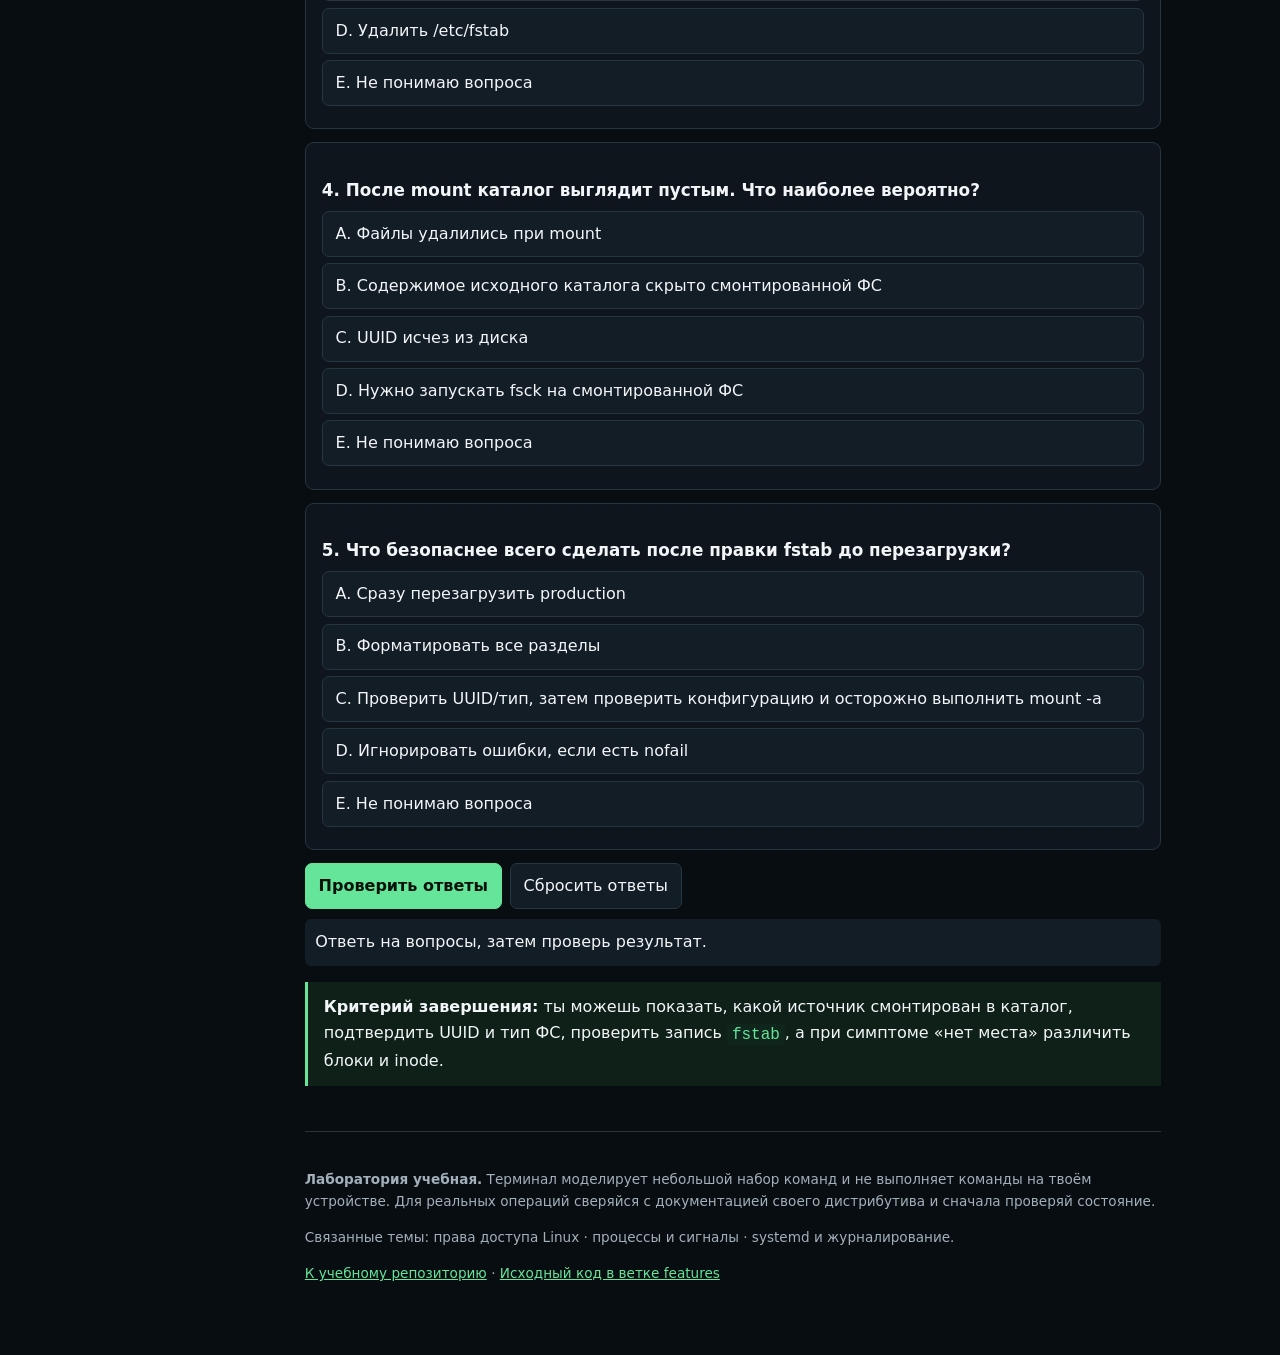
==== commit 3d3daef0: "feat(lessons): add left course navigation drawer" ====
--- a/web-lessons/linux-filesystems/index.html
+++ b/web-lessons/linux-filesystems/index.html
@@ -7,10 +7,45 @@
 <title>Файловые системы Linux — интерактивная лаборатория</title>
 <style>
 :root{color-scheme:dark;--bg:#080d12;--panel:#0e151c;--panel2:#131d25;--line:#263640;--text:#f2f6f8;--muted:#a2b0b9;--green:#65e59a;--greenbg:#143d29;--blue:#8bb8ce;--amber:#f0c875;--red:#ff8b8b;--max:1080px}*{box-sizing:border-box}html{scroll-behavior:smooth;scroll-padding-top:70px}body{margin:0;background:var(--bg);color:var(--text);font:16px/1.65 system-ui,-apple-system,"Segoe UI",sans-serif}a{color:var(--green)}button,input,select,textarea{font:inherit}button{cursor:pointer;background:var(--panel2);border:1px solid var(--line);border-radius:7px;padding:.55rem .8rem;color:var(--text)}button:hover{border-color:var(--green)}button:focus-visible,a:focus-visible,input:focus-visible,select:focus-visible{outline:2px solid var(--green);outline-offset:3px}code,pre,.mono{font-family:ui-monospace,SFMono-Regular,Consolas,monospace}code{color:var(--green);background:#10251b;padding:.1em .3em;border-radius:4px}pre{overflow:auto;padding:.9rem;background:#05090d;border:1px solid var(--line);border-radius:8px;color:#d8f7e2}.wrap{max-width:var(--max);margin:auto;padding:0 1.2rem 4rem}header{position:sticky;top:0;z-index:5;background:#080d12ed;border-bottom:1px solid var(--line);backdrop-filter:blur(12px)}.bar{max-width:var(--max);margin:auto;padding:.65rem 1.2rem;display:flex;justify-content:space-between;align-items:center;gap:1rem}.brand{font-weight:800}.brand span,.label{color:var(--green)}nav{display:flex;gap:1rem;font-size:.85rem}nav a{text-decoration:none;color:var(--muted)}.lesson-switch{display:flex;align-items:center;min-width:0}.lesson-switch select{max-width:220px;width:100%;min-width:0;background:var(--panel2);color:var(--text);border:1px solid var(--line);border-radius:7px;padding:.5rem;font:inherit;font-size:.82rem}.lesson-switch select:hover{border-color:var(--green)}.sr-only{position:absolute;width:1px;height:1px;padding:0;margin:-1px;overflow:hidden;clip:rect(0,0,0,0);white-space:nowrap;border:0}.progress{height:2px;background:#1b292f}.progress span{display:block;height:100%;width:0;background:var(--green)}.hero{padding:3.7rem 0 2.2rem;display:grid;grid-template-columns:1.1fr .9fr;gap:2rem;align-items:center}.label{font-size:.75rem;text-transform:uppercase;letter-spacing:.12em;font-weight:800}.hero h1{font-size:clamp(2.5rem,6vw,4.6rem);line-height:1.02;letter-spacing:-.05em;margin:.6rem 0 1rem}.hero p,.muted,.lead{color:var(--muted)}.hero p{font-size:1.08rem}.chips{display:flex;gap:.5rem;flex-wrap:wrap;margin:1rem 0}.chips span{font-size:.78rem;color:var(--muted);border:1px solid var(--line);padding:.2rem .5rem;border-radius:5px}.primary{background:var(--green);border-color:var(--green);color:#06120a;font-weight:800}.panel,.tile,.visual,.art{background:var(--panel);border:1px solid var(--line);border-radius:9px;padding:1rem}.art svg,.visual svg{width:100%;height:auto;display:block}.layout{display:grid;grid-template-columns:160px minmax(0,1fr);gap:1.6rem}.toc{position:sticky;top:75px;align-self:start;border-left:1px solid var(--line);padding-left:.8rem}.toc a{display:block;text-decoration:none;color:var(--muted);font-size:.84rem;padding:.25rem 0}.toc strong{font-size:.85rem}.section{padding:1.8rem 0;border-top:1px solid var(--line)}.section h2{font-size:clamp(1.55rem,3vw,2.1rem);line-height:1.15;letter-spacing:-.03em;margin:.35rem 0 .65rem}.section h3{font-size:1.05rem;margin:1.1rem 0 .35rem}.grid2{display:grid;grid-template-columns:1fr 1fr;gap:.8rem}.grid3{display:grid;grid-template-columns:repeat(3,1fr);gap:.6rem}.tile{padding:.8rem}.tile p{margin:.35rem 0}.small{font-size:.85rem}.callout{padding:.75rem 1rem;border-left:3px solid var(--green);background:#0e2017;margin:1rem 0}.warn{border-color:var(--amber);background:#211d12}.danger{border-color:var(--red);background:#281619}.muted{color:var(--muted)}.disk{display:grid;grid-template-columns:repeat(3,1fr);gap:.6rem;margin:.8rem 0}.disk button{text-align:left;min-height:90px}.disk button.active{border-color:var(--green);background:var(--greenbg)}.disk strong{display:block;font:700 1.1rem ui-monospace,monospace}.disk small{color:var(--muted)}.output{font: .88rem/1.65 ui-monospace,monospace;white-space:pre-wrap;overflow-wrap:anywhere;color:#c5f7d7;min-height:2rem}.term{background:#050907;border:1px solid #2a3c34;border-radius:8px;overflow:hidden;margin:.8rem 0}.termbar{background:#101a15;padding:.5rem .8rem;color:var(--muted);font-size:.8rem;display:flex;justify-content:space-between}.termout{padding:.8rem;min-height:120px;white-space:pre-wrap;overflow-wrap:anywhere;color:#c5f7d7;font:.9rem/1.6 ui-monospace,monospace}.termform{display:flex;gap:.5rem;padding:.6rem;border-top:1px solid #26372d}.termform span{color:var(--green)}.termform input{width:auto;min-width:0;flex:1;border:0;background:transparent;color:var(--text)}.field{display:flex;gap:.5rem;align-items:center;flex-wrap:wrap;margin:.6rem 0}.field input,.field select{background:#05090d;color:var(--text);border:1px solid var(--line);border-radius:6px;padding:.5rem;min-width:0}.field input{flex:1}.choice{display:block;text-align:left;width:100%;margin:.4rem 0}.good{border-color:var(--green)!important;background:var(--greenbg)!important}.bad{border-color:var(--red)!important}.feedback{background:var(--panel2);padding:.65rem;margin-top:.5rem;border-radius:6px}.hidden{display:none!important}table{width:100%;border-collapse:collapse;font-size:.9rem}th,td{text-align:left;padding:.55rem;border-bottom:1px solid var(--line);vertical-align:top}th{color:var(--muted)}details{border-top:1px solid var(--line);padding:.8rem 0}summary{cursor:pointer;color:var(--green);font-weight:700}footer{border-top:1px solid var(--line);padding:1.4rem 0;color:var(--muted);font-size:.85rem}.badge{display:inline-block;padding:.1rem .4rem;border:1px solid var(--line);border-radius:4px;color:var(--muted);font-size:.75rem}@media(max-width:760px){.hero{grid-template-columns:1fr;padding:2.5rem 0 1.5rem}.layout{grid-template-columns:1fr}.toc{position:static;display:flex;gap:.8rem;overflow:auto;border:1px solid var(--line);padding:.5rem;border-radius:6px}.toc strong{display:none}.toc a{white-space:nowrap} .section-nav{display:none}.lesson-switch{flex:1;justify-content:center}.lesson-switch select{max-width:190px}.bar{gap:.45rem;padding:.55rem .65rem}.brand{font-size:.88rem}#resume{padding:.45rem .55rem;font-size:.8rem}}@media(max-width:500px){.wrap{padding:0 .85rem 3rem}.grid2,.grid3,.disk{grid-template-columns:1fr}.hero h1{font-size:2.7rem}.section{padding:1.3rem 0}}@media(prefers-reduced-motion:reduce){*{scroll-behavior:auto!important;transition:none!important}}@media print{body{background:white;color:#111}.bar,.toc,button,.termform{display:none!important}.layout{display:block}.hero{display:block}.art{display:none}.section{break-inside:avoid}}
+
+/* Left navigation drawer */
+.menu-trigger{display:inline-flex;align-items:center;gap:.5rem;white-space:nowrap}
+.menu-trigger .menu-icon{font-size:1.15rem;line-height:1}
+.drawer-backdrop{position:fixed;inset:0;z-index:20;background:#0009;opacity:0;visibility:hidden;transition:opacity .2s,visibility .2s}
+.lesson-drawer{position:fixed;z-index:21;inset:0 auto 0 0;width:min(340px,88vw);overflow-y:auto;background:var(--panel);border-right:1px solid var(--line);padding:1rem;transform:translateX(-102%);transition:transform .22s ease;box-shadow:12px 0 40px #0006}
+body.drawer-open .drawer-backdrop{opacity:1;visibility:visible}
+body.drawer-open .lesson-drawer{transform:translateX(0)}
+body.drawer-open{overflow:hidden}
+.drawer-head{display:flex;align-items:center;justify-content:space-between;gap:1rem;padding-bottom:1rem;border-bottom:1px solid var(--line)}
+.drawer-title{font-weight:800;font-size:1.05rem}
+.drawer-group{padding:1rem 0;border-bottom:1px solid var(--line)}
+.drawer-group h2{font-size:.72rem;letter-spacing:.12em;text-transform:uppercase;color:var(--muted);margin:0 0 .6rem}
+.drawer-link{display:block;padding:.65rem .7rem;margin:.15rem 0;border-radius:7px;text-decoration:none;color:var(--text);border:1px solid transparent}
+.drawer-link:hover,.drawer-link:focus-visible{background:var(--panel2);border-color:var(--line)}
+.drawer-link.current{color:var(--green);background:var(--greenbg);border-color:#276746}
+.drawer-hint{font-size:.8rem;color:var(--muted);margin:.8rem 0}
+@media(max-width:740px){.bar{justify-content:flex-start}.brand{flex:1}.section-nav,.lesson-switch{display:none!important}.menu-trigger{padding:.45rem .6rem;font-size:.85rem}}
+@media(prefers-reduced-motion:reduce){.lesson-drawer,.drawer-backdrop{transition:none}}
 </style>
 </head>
 <body>
-<header><div class="bar"><div class="brand">LINUX <span>/ ХРАНЕНИЕ</span></div><nav class="section-nav"><a href="#map">Диски</a><a href="#mount">Монтирование</a><a href="#fstab">fstab</a><a href="#diagnostics">Диагностика</a><a href="#incident">Инцидент</a></nav><label class="lesson-switch"><span class="sr-only">Переключить урок</span><select id="lessonSwitcher" aria-label="Переключить урок"><option value="/handover-devops-besit/web-lessons/linux-permissions/">Урок 1 · Права доступа</option><option value="/handover-devops-besit/web-lessons/linux-filesystems/" selected>Урок 2 · Файловые системы</option></select></label><button id="resume">Продолжить</button></div><div class="progress"><span id="progressBar"></span></div></header>
+<header><div class="bar"><button class="menu-trigger" id="openLessonMenu" type="button" aria-controls="lessonDrawer" aria-expanded="false"><span class="menu-icon" aria-hidden="true">☰</span><span>Меню</span></button><div class="brand">LINUX <span>/ ХРАНЕНИЕ</span></div><nav class="section-nav"><a href="#map">Диски и разделы</a><a href="#mount">Монтирование</a><a href="#fstab">Файл fstab</a><a href="#diagnostics">Диагностика</a><a href="#incident">Практический инцидент</a></nav><button id="resume">Продолжить</button></div><div class="progress"><span id="progressBar"></span></div></header>
+<div class="drawer-backdrop" id="drawerBackdrop" aria-hidden="true"></div>
+<aside class="lesson-drawer" id="lessonDrawer" role="dialog" aria-modal="true" aria-label="Навигация по курсу" aria-hidden="true">
+  <div class="drawer-head"><div class="drawer-title">Навигация по курсу</div><button id="closeLessonMenu" type="button" aria-label="Закрыть меню">✕</button></div>
+  <div class="drawer-group"><h2>Уроки Linux</h2>
+    <a class="drawer-link " href="/handover-devops-besit/web-lessons/linux-permissions/" >01 · Права доступа</a>
+    <a class="drawer-link current" href="/handover-devops-besit/web-lessons/linux-filesystems/" aria-current="page">02 · Файловые системы и монтирование</a>
+  </div>
+  <div class="drawer-group"><h2>Разделы этого урока</h2>
+    <a class="drawer-link" href="#map">Диски и разделы</a>
+    <a class="drawer-link" href="#mount">Монтирование</a>
+    <a class="drawer-link" href="#fstab">Файл fstab</a>
+    <a class="drawer-link" href="#diagnostics">Диагностика</a>
+    <a class="drawer-link" href="#incident">Практический инцидент</a>
+  </div>
+  <p class="drawer-hint">Выбери урок или перейди прямо к нужному разделу. Меню закрывается по Escape или нажатием вне панели.</p>
+</aside>
 <div class="wrap">
 <section class="hero"><div><div class="label">Интерактивная лаборатория · 25–35 минут</div><h1>Диски и ФС.<br><span style="color:var(--green)">Без магии.</span></h1><p>Разберись, что система видит, что реально смонтировано и почему запись в <code>/etc/fstab</code> может помешать загрузке.</p><div class="chips"><span>Виртуальный Linux</span><span>Терминал-симулятор</span><span>Диагностика инцидента</span></div><div class="tile"><strong>После урока ты сможешь:</strong><ul class="small"><li>отличить диск, раздел, файловую систему и точку монтирования;</li><li>безопасно проверять и исправлять <code>/etc/fstab</code>;</li><li>различать нехватку места, inode и скрытые под mount файлы;</li><li>собирать доказательства до изменения системы.</li></ul></div><p><a href="#map"><button class="primary">Начать расследование →</button></a></p></div>
 <div class="art"><div class="label">Модель хранения</div><svg viewBox="0 0 500 270" role="img" aria-label="Диск, раздел, файловая система, точка монтирования"><g font-size="12" text-anchor="middle"><rect x="75" y="10" width="350" height="45" rx="7" fill="#131d25" stroke="#8bb8ce"/><text x="250" y="28" fill="#a2b0b9">УСТРОЙСТВО</text><text x="250" y="45" fill="#f2f6f8" font-family="monospace" font-size="16">/dev/sdb</text><path d="M250 55v22" stroke="#65e59a" stroke-width="2"/><path d="M245 72l5 6 5-6" fill="none" stroke="#65e59a" stroke-width="2"/><rect x="75" y="82" width="350" height="45" rx="7" fill="#131d25" stroke="#8bb8ce"/><text x="250" y="100" fill="#a2b0b9">РАЗДЕЛ</text><text x="250" y="117" fill="#f2f6f8" font-family="monospace" font-size="16">/dev/sdb1 · UUID=…</text><path d="M250 127v22" stroke="#65e59a" stroke-width="2"/><path d="M245 144l5 6 5-6" fill="none" stroke="#65e59a" stroke-width="2"/><rect x="75" y="154" width="350" height="45" rx="7" fill="#143d29" stroke="#65e59a"/><text x="250" y="172" fill="#a2b0b9">ФАЙЛОВАЯ СИСТЕМА</text><text x="250" y="189" fill="#65e59a" font-family="monospace" font-size="16">ext4</text><path d="M250 199v22" stroke="#65e59a" stroke-width="2"/><path d="M245 216l5 6 5-6" fill="none" stroke="#65e59a" stroke-width="2"/><rect x="75" y="226" width="350" height="35" rx="7" fill="#211d12" stroke="#f0c875"/><text x="250" y="248" fill="#f0c875" font-family="monospace" font-size="16">/srv/data</text></g></svg><p class="small muted">Наличие устройства ещё не означает, что его файловая система смонтирована.</p></div></section>
@@ -93,4 +128,6 @@
 $("#resetQuiz").addEventListener("click",()=>{answers={};try{localStorage.removeItem(savedKey)}catch{}renderQuiz();$("#quizResult").textContent="Ответы сброшены."});
 $("#resume").addEventListener("click",()=>{const id=localStorage.getItem("linux-fs-last-section");document.getElementById(id||"map").scrollIntoView({behavior:"smooth"})});
 const sections=[...document.querySelectorAll("main .section")];const observer=new IntersectionObserver(entries=>{entries.forEach(e=>{if(e.isIntersecting){localStorage.setItem("linux-fs-last-section",e.target.id);const n=sections.indexOf(e.target)+1;$("#progressBar").style.width=(n/sections.length*100)+"%"}})},{threshold:.2});sections.forEach(s=>observer.observe(s));
-</script><script>document.querySelector("#lessonSwitcher").addEventListener("change",e=>{if(e.target.value)window.location.href=e.target.value});</script></body></html>+</script><script>
+(()=>{const openBtn=document.getElementById("openLessonMenu"),closeBtn=document.getElementById("closeLessonMenu"),drawer=document.getElementById("lessonDrawer"),backdrop=document.getElementById("drawerBackdrop");if(!openBtn||!drawer||!backdrop)return;let previousFocus=null;function openMenu(){previousFocus=document.activeElement;document.body.classList.add("drawer-open");drawer.setAttribute("aria-hidden","false");openBtn.setAttribute("aria-expanded","true");closeBtn.focus()}function closeMenu(){document.body.classList.remove("drawer-open");drawer.setAttribute("aria-hidden","true");openBtn.setAttribute("aria-expanded","false");if(previousFocus&&previousFocus.focus)previousFocus.focus()}openBtn.addEventListener("click",openMenu);closeBtn.addEventListener("click",closeMenu);backdrop.addEventListener("click",closeMenu);document.addEventListener("keydown",e=>{if(e.key==="Escape"&&document.body.classList.contains("drawer-open"))closeMenu()});drawer.querySelectorAll('a[href^="#"]').forEach(a=>a.addEventListener("click",()=>closeMenu()))})();
+</script></body></html>
